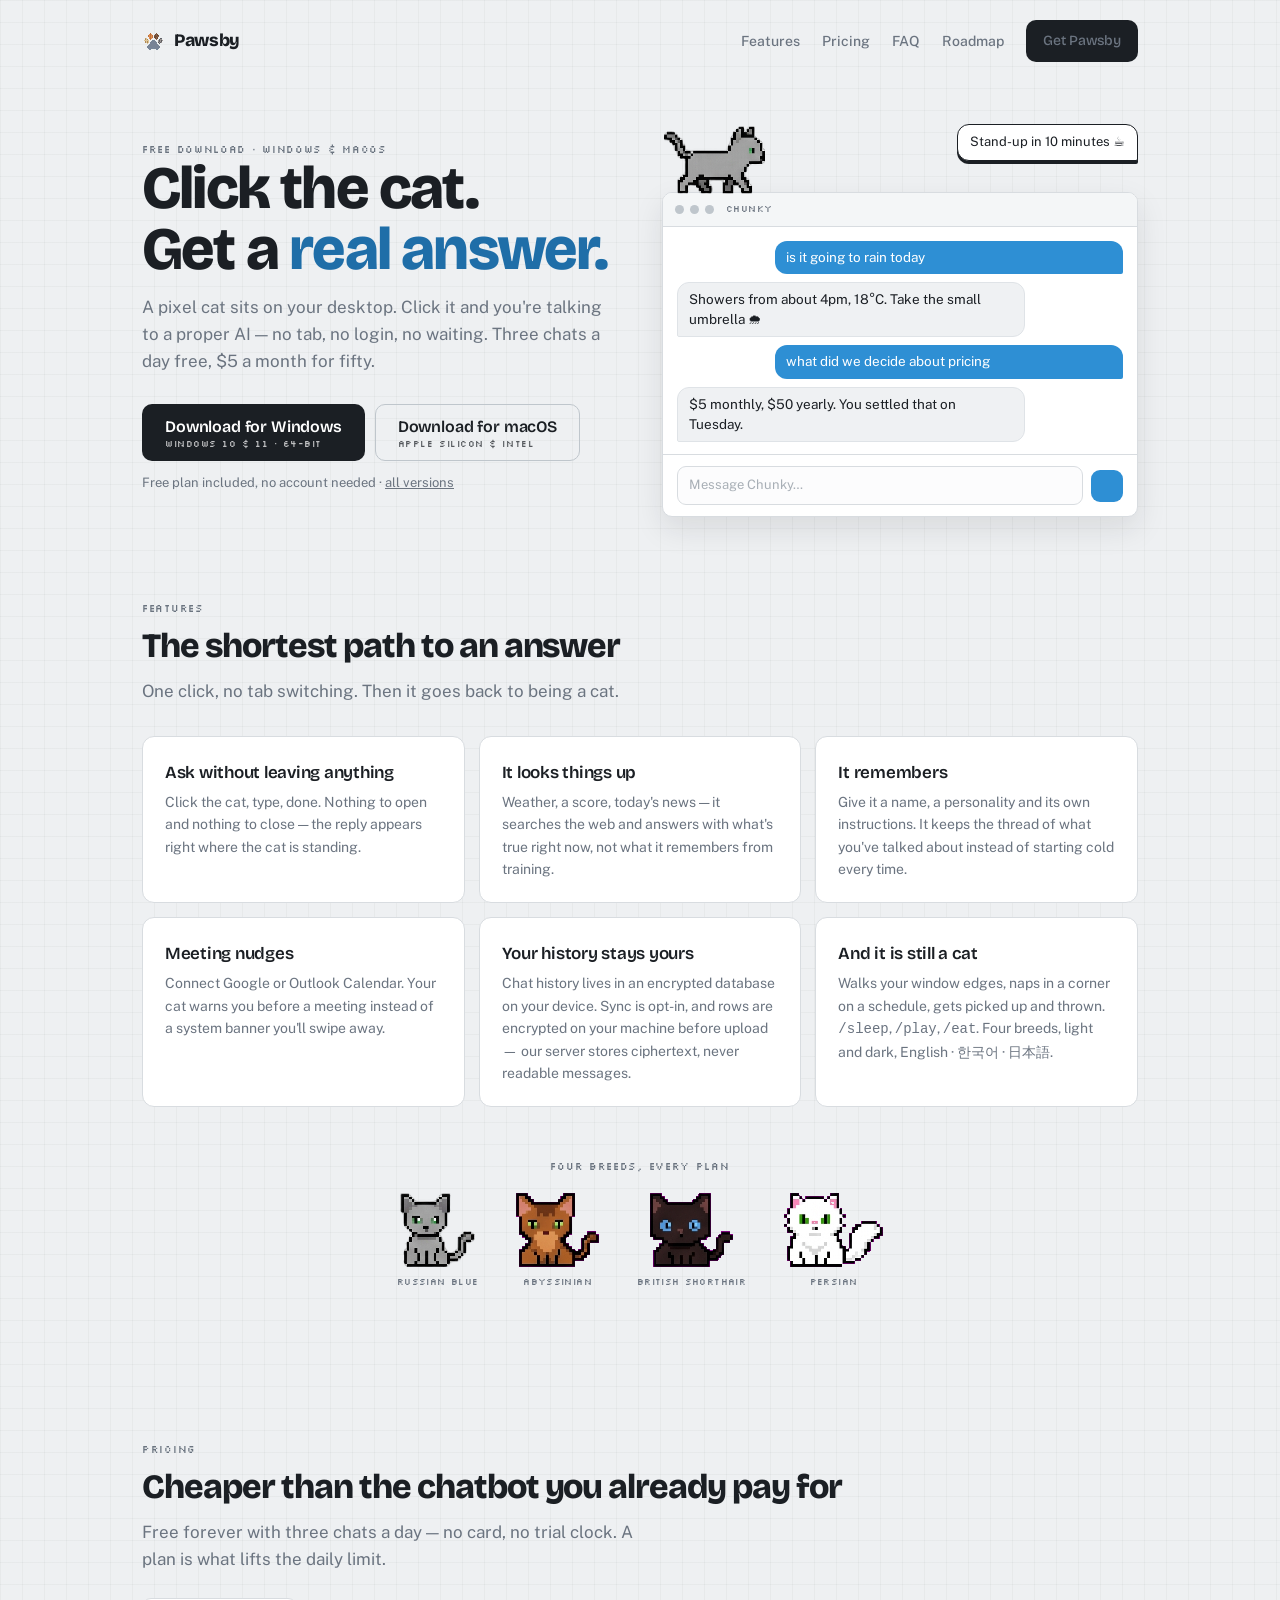
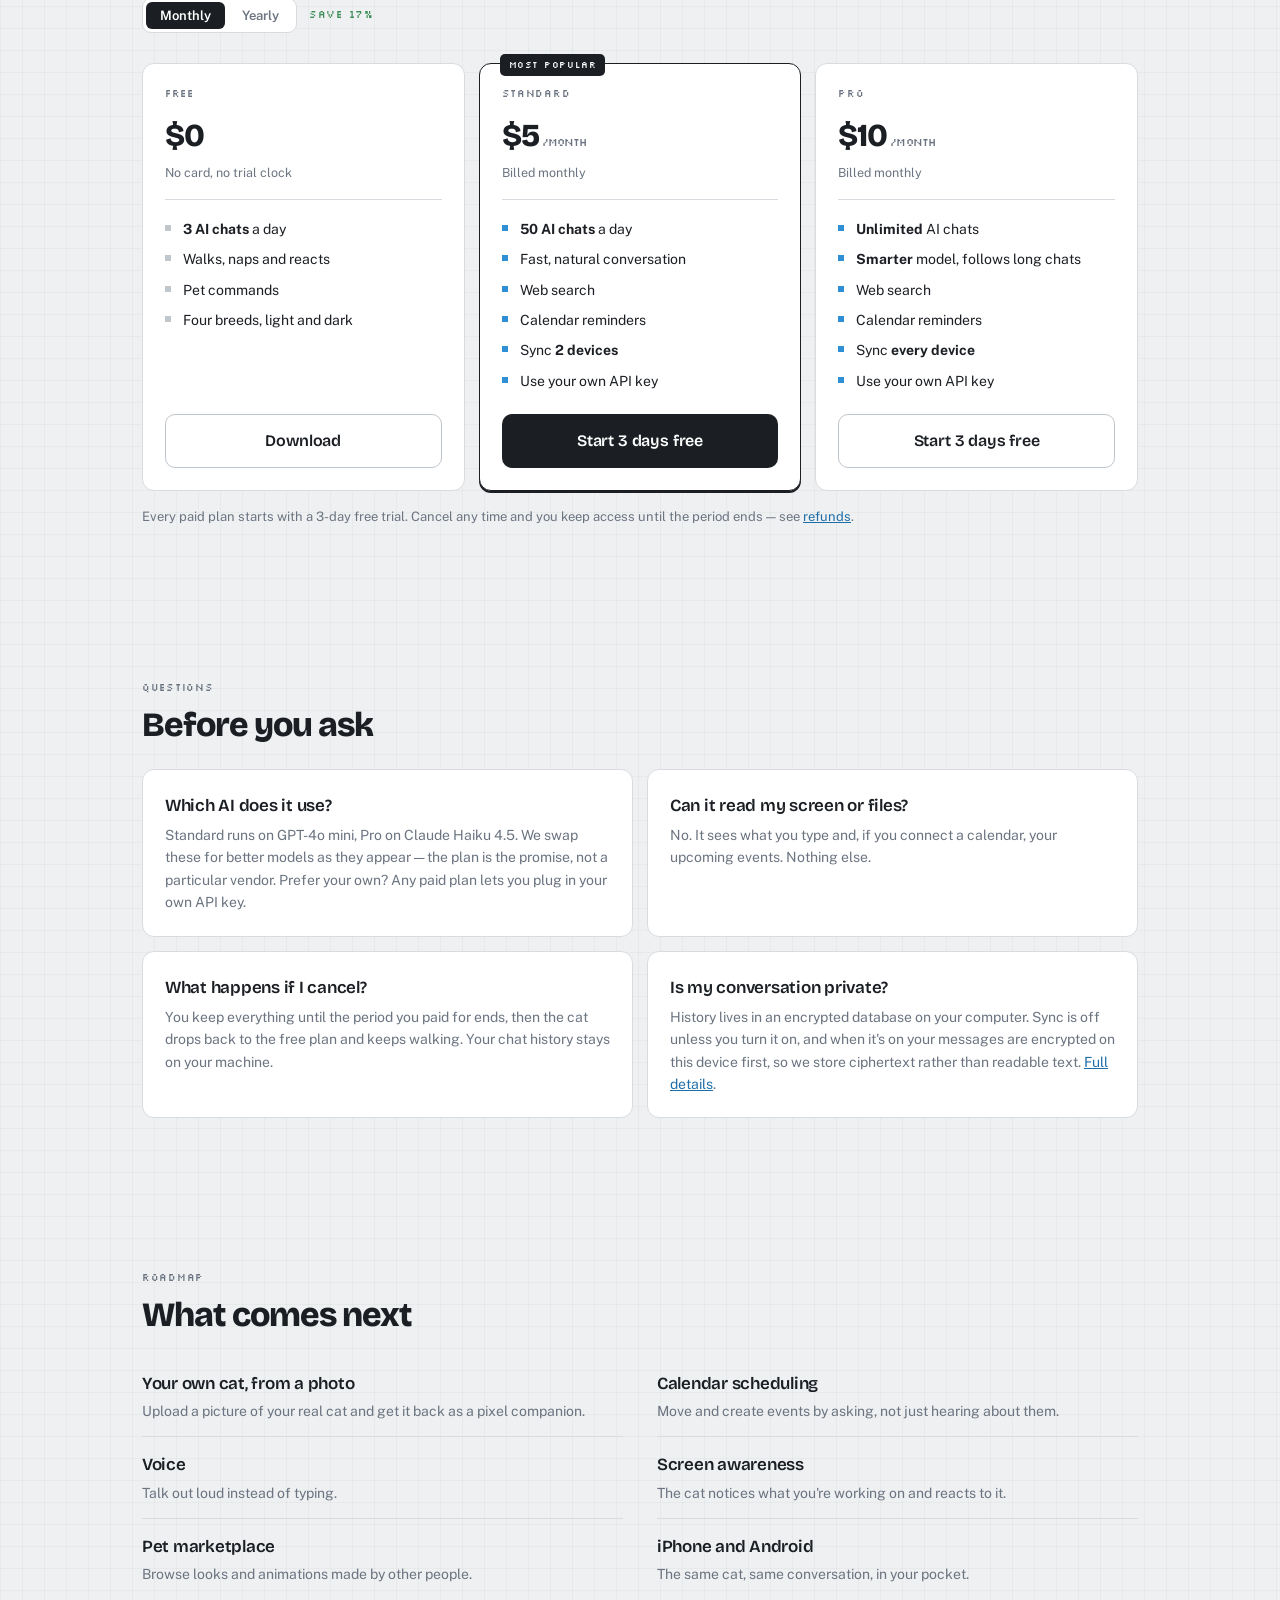
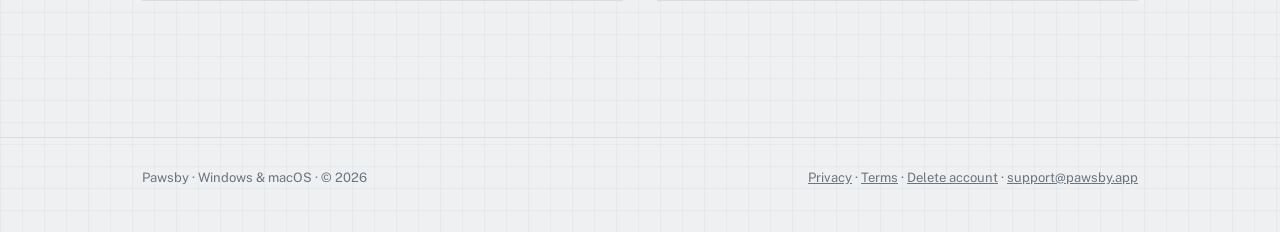
==== index.html @ 548d26a2 "Update index.html" ====
<!DOCTYPE html>
<html lang="en">
<head>
<meta charset="UTF-8">
<meta name="viewport" content="width=device-width, initial-scale=1.0, viewport-fit=cover">
<title>Pawsby — a cat that lives on your desktop</title>
<meta name="description" content="A pixel cat that walks across your screen, chats with AI, and reminds you of meetings. Windows and macOS.">
<meta property="og:title" content="Pawsby — a cat that lives on your desktop">
<meta property="og:description" content="A pixel cat that walks across your screen, chats with AI, and reminds you of meetings.">
<meta property="og:type" content="website">
<meta property="og:url" content="https://pawsby.app">
<meta property="og:image" content="https://pawsby.app/og.png">
<meta property="og:image:width" content="1200">
<meta property="og:image:height" content="630">
<meta name="twitter:card" content="summary_large_image">
<link rel="icon" href="/favicon.png">
<link rel="preconnect" href="https://fonts.googleapis.com">
<link rel="preconnect" href="https://fonts.gstatic.com" crossorigin>
<link href="https://fonts.googleapis.com/css2?family=Bricolage+Grotesque:opsz,wght@12..96,400;12..96,600;12..96,800&family=Public+Sans:wght@400;500;600&family=Silkscreen&display=swap" rel="stylesheet">
<link rel="stylesheet" href="/css/pawsby.css">
<style>
  /* ── hero ───────────────────────────────────────────── */
  .hero{padding-top:36px;padding-bottom:8px}
  .hero-grid{display:grid;grid-template-columns:1fr 1fr;gap:44px;align-items:center}
  .dl{margin-top:28px}
  .dl-row{display:flex;gap:10px;flex-wrap:wrap;align-items:stretch}
  .btn-dl{
    display:inline-flex;flex-direction:column;align-items:flex-start;gap:1px;
    padding:12px 22px 11px;line-height:1.25;
  }
  .btn-dl small{
    font-family:var(--pixel);font-weight:400;font-size:9px;letter-spacing:.06em;
    opacity:.72;text-transform:uppercase;
  }
  .dl-alt{font-size:13px;color:var(--slate);margin:12px 0 0}
  .dl-alt a{color:var(--slate)}
  .dl-alt a:hover{color:var(--ink)}
  .platforms{font-family:var(--pixel);font-size:10px;letter-spacing:.06em;color:var(--slate);margin-top:14px}

  /* the mock desktop window the cat patrols */
  .stage{padding-top:74px}
  .perch{position:relative}
  .win{
    background:var(--card);border:1.5px solid var(--hair);border-radius:10px;
    box-shadow:0 12px 30px rgba(27,31,36,.10);overflow:hidden;
  }
  .win-bar{
    display:flex;align-items:center;gap:6px;padding:9px 12px;
    background:#F4F6F7;border-bottom:1px solid var(--hair);
  }
  .dot{width:9px;height:9px;border-radius:50%;background:var(--hair-strong)}
  .win-title{font-family:var(--pixel);font-size:9px;letter-spacing:.05em;color:var(--slate);margin-left:6px}
  .win-body{padding:14px}
  .bub{max-width:78%;padding:7px 11px;font-size:13.5px;line-height:1.45;border-radius:12px;margin-bottom:8px}
  .bub-them{background:#EFF1F3;border:1px solid #DFE3E7;border-radius:12px 12px 12px 2px}
  .bub-me{background:var(--eye);color:#fff;border-radius:12px 12px 2px 12px;margin-left:auto}
  .fake-input{
    display:flex;gap:8px;align-items:center;border-top:1px solid var(--hair);
    margin:12px -14px -14px;padding:11px 14px;
  }
  .fake-input span{
    flex:1;font-size:13px;color:#A8AFB6;border:1.5px solid var(--hair);
    border-radius:9px;padding:8px 11px;background:#FCFCFD;
  }
  .fake-send{width:32px;height:32px;border-radius:9px;background:var(--eye);flex:none}

  /* patrolling cat — sheet frame 274x177 (ears included) shown at 105x68 */
  .cat{
    --cw:105px; --ch:68px; --cs:525px;
    position:absolute;bottom:100%;margin-bottom:-2px;
    width:var(--cw);height:var(--ch);
    background:url('/sprites/russian_blue-walk.png') 0 0/var(--cs) 100% no-repeat;
    image-rendering:pixelated;
    animation:patrol 15s linear infinite, paws .55s steps(5) infinite;
    transform-origin:50% 50%;
  }
  @keyframes patrol{
    0%   {left:4%;  transform:scaleX(1)}
    44%  {left:66%; transform:scaleX(1)}
    50%  {left:66%; transform:scaleX(-1)}
    94%  {left:4%;  transform:scaleX(-1)}
    100% {left:4%;  transform:scaleX(1)}
  }
  @keyframes paws{from{background-position:0 0}to{background-position:calc(-1 * var(--cs)) 0}}

  .stage-col{position:relative;display:flex;flex-direction:column}
  .say{
    position:absolute;top:6px;right:0;max-width:230px;z-index:2;
    background:var(--card);border:1.5px solid var(--ink);border-radius:12px 12px 2px 12px;
    padding:8px 12px;font-size:13px;line-height:1.4;
    box-shadow:0 3px 0 var(--ink);
  }

  /* ── breeds ─────────────────────────────────────────── */
  .breeds{display:flex;justify-content:center;align-items:flex-end;gap:38px;margin-top:18px;flex-wrap:wrap}
  .breeds figure{margin:0;text-align:center}
  .breeds img{height:74px;width:auto;margin:0 auto}
  .breeds figcaption{font-family:var(--pixel);font-size:9px;letter-spacing:.04em;color:var(--slate);margin-top:8px}

  /* ── pricing ────────────────────────────────────────── */
  .price{font-family:var(--display);font-weight:800;font-size:32px;letter-spacing:-.03em;margin:8px 0 0}
  .price i{font-family:var(--pixel);font-style:normal;font-size:11px;font-weight:400;color:var(--slate);margin-left:3px}
  .plan-sub{font-size:12.5px;color:var(--slate);min-height:1.5em;margin:2px 0 0}
  .flag{
    position:absolute;top:-10px;left:20px;background:var(--ink);color:#fff;
    font-family:var(--pixel);font-size:9px;letter-spacing:.06em;padding:4px 9px;border-radius:5px;
  }
  .plan{position:relative;display:flex;flex-direction:column}
  .plan .ticks{margin:16px 0 0;padding-top:14px;border-top:1px solid var(--hair);flex:1}
  .plan .cta{margin-top:18px}

  /* ── roadmap ────────────────────────────────────────── */
  .road{display:grid;grid-template-columns:repeat(2,1fr);gap:0 34px}
  .road div{padding:14px 0;border-bottom:1px solid var(--hair)}
  .road h3{margin-bottom:3px}
  .road p{margin:0;font-size:14px;color:var(--slate)}

  /* 4 links + a button don't fit a phone header — keep Pricing and the CTA */
  @media (max-width:620px){
    .nav-links a[href="#features"],
    .nav-links a[href="#faq"],
    .nav-links a[href="#roadmap"]{display:none}
  }
  @media (max-width:860px){
    .hero-grid{grid-template-columns:1fr;gap:34px}
    .road{grid-template-columns:1fr}

    /* The cat is absolutely positioned against .stage and sits on the window's
       top edge. Leaving .say in normal flow pushes the window down but not the
       cat, stranding it in mid-air — so on narrow screens the bubble moves
       above the stage entirely and the cat keeps its perch. */
    .say{
      position:static;
      max-width:none;
      margin:0 0 16px;
      align-self:flex-start;
    }
    .stage{padding-top:70px}
  }

  @media (max-width:600px){
    .hero{padding-top:24px}
    .say{font-size:13px;padding:7px 11px}
    .win-body{padding:12px}
    .fake-input{margin:12px -12px -12px;padding:11px 12px}
    .bub{max-width:86%;font-size:13px}
  }
</style>
</head>
<body>

<div class="wrap">
  <nav class="nav">
    <a class="brand" href="/"><img src="/favicon.png" alt=""><b>Pawsby</b></a>
    <div class="nav-links">
      <a href="#features">Features</a>
      <a href="#pricing">Pricing</a>
      <a href="#faq">FAQ</a>
      <a href="#roadmap">Roadmap</a>
      <a class="btn" style="padding:9px 16px;font-size:14px" href="#get">Get Pawsby</a>
    </div>
  </nav>
</div>

<!-- ── hero ─────────────────────────────────────────────── -->
<header class="wrap hero">
  <div class="hero-grid">
    <div>
      <span class="eyebrow">Free download · Windows &amp; macOS</span>
      <h1>Click the cat.<br>Get a <span class="accent">real answer.</span></h1>
      <p class="lead">
        A pixel cat sits on your desktop. Click it and you're talking to a proper
        AI — no tab, no login, no waiting. Three chats a day free, $5 a month for fifty.
      </p>

      <div class="dl" id="get">
        <div class="dl-row">
          <a class="btn btn-dl" id="dl-main" href="https://github.com/dlstjdj/pawsby-releases/releases/latest/download/Pawsby-windows_setup.exe">
            Download for Windows
            <small>Windows 10 &amp; 11 · 64-bit</small>
          </a>
          <a class="btn-ghost btn-dl" id="dl-other" href="https://github.com/dlstjdj/pawsby-releases/releases/latest/download/Pawsby-macos.dmg">
            Download for macOS
            <small>Apple silicon &amp; Intel</small>
          </a>
        </div>
        <p class="dl-alt">
          Free plan included, no account needed ·
          <a href="https://github.com/dlstjdj/pawsby-releases/releases/latest">all versions</a>
        </p>
      </div>
    </div>

    <div class="stage-col">
      <div class="say">Stand-up in 10 minutes ☕</div>
      <div class="stage">
      <div class="perch">
      <div class="cat" aria-hidden="true"></div>
      <div class="win">
        <div class="win-bar">
          <i class="dot"></i><i class="dot"></i><i class="dot"></i>
          <span class="win-title">chunky</span>
        </div>
        <div class="win-body">
          <div class="bub bub-me">is it going to rain today</div>
          <div class="bub bub-them">Showers from about 4pm, 18°C. Take the small umbrella 🌧</div>
          <div class="bub bub-me">what did we decide about pricing</div>
          <div class="bub bub-them">$5 monthly, $50 yearly. You settled that on Tuesday.</div>
          <div class="fake-input">
            <span>Message Chunky…</span>
            <i class="fake-send"></i>
          </div>
        </div>
      </div>
      </div>
      </div>
    </div>
  </div>
</header>

<!-- ── features ─────────────────────────────────────────── -->
<section class="wrap section" id="features">
  <span class="eyebrow">Features</span>
  <h2>The shortest path to an answer</h2>
  <p class="lead">One click, no tab switching. Then it goes back to being a cat.</p>

  <div class="grid g3" style="margin-top:30px">
    <div class="card">
      <h3>Ask without leaving anything</h3>
      <p class="muted" style="margin:0;font-size:14px">Click the cat, type, done. Nothing to open and nothing to close — the reply appears right where the cat is standing.</p>
    </div>
    <div class="card">
      <h3>It looks things up</h3>
      <p class="muted" style="margin:0;font-size:14px">Weather, a score, today's news — it searches the web and answers with what's true right now, not what it remembers from training.</p>
    </div>
    <div class="card">
      <h3>It remembers</h3>
      <p class="muted" style="margin:0;font-size:14px">Give it a name, a personality and its own instructions. It keeps the thread of what you've talked about instead of starting cold every time.</p>
    </div>
    <div class="card">
      <h3>Meeting nudges</h3>
      <p class="muted" style="margin:0;font-size:14px">Connect Google or Outlook Calendar. Your cat warns you before a meeting instead of a system banner you'll swipe away.</p>
    </div>
    <div class="card">
      <h3>Your history stays yours</h3>
      <p class="muted" style="margin:0;font-size:14px">Chat history lives in an encrypted database on your device. Sync is opt-in, and rows are encrypted on your machine before upload — our server stores ciphertext, never readable messages.</p>
    </div>
    <div class="card">
      <h3>And it is still a cat</h3>
      <p class="muted" style="margin:0;font-size:14px">Walks your window edges, naps in a corner on a schedule, gets picked up and thrown. <code>/sleep</code>, <code>/play</code>, <code>/eat</code>. Four breeds, light and dark, English · 한국어 · 日本語.</p>
    </div>
  </div>

  <div style="margin-top:52px;text-align:center">
    <span class="eyebrow">Four breeds, every plan</span>
    <div class="breeds">
      <figure><img class="sprite" src="/sprites/russian_blue-idle.png" alt="Russian Blue" width="75" height="74"><figcaption>Russian Blue</figcaption></figure>
      <figure><img class="sprite" src="/sprites/abyssinian-idle.png" alt="Abyssinian" width="83" height="74"><figcaption>Abyssinian</figcaption></figure>
      <figure><img class="sprite" src="/sprites/british_shorthair-idle.png" alt="British Shorthair" width="83" height="74"><figcaption>British Shorthair</figcaption></figure>
      <figure><img class="sprite" src="/sprites/persian-idle.png" alt="Persian" width="99" height="74"><figcaption>Persian</figcaption></figure>
    </div>
  </div>
</section>

<!-- ── pricing ──────────────────────────────────────────── -->
<section class="wrap section" id="pricing">
  <span class="eyebrow">Pricing</span>
  <h2>Cheaper than the chatbot you already pay for</h2>
  <p class="lead">Free forever with three chats a day — no card, no trial clock. A plan is what lifts the daily limit.</p>

  <div style="margin:24px 0 30px;display:flex;align-items:center;gap:12px;flex-wrap:wrap">
    <div class="seg" role="group" aria-label="Billing period">
      <button type="button" id="mo" aria-pressed="true">Monthly</button>
      <button type="button" id="yr" aria-pressed="false">Yearly</button>
    </div>
    <span class="eyebrow" id="save" style="color:var(--grass)" hidden>Save 17%</span>
  </div>

  <div class="grid g3">
    <div class="card plan">
      <span class="eyebrow">Free</span>
      <div class="price">$0</div>
      <p class="plan-sub">No card, no trial clock</p>
      <ul class="ticks dim">
        <li><b>3 AI chats</b> a day</li>
        <li>Walks, naps and reacts</li>
        <li>Pet commands</li>
        <li>Four breeds, light and dark</li>
      </ul>
      <div class="cta"><a class="btn-ghost btn-block" href="#get">Download</a></div>
    </div>

    <div class="card plan card-sel">
      <span class="flag">Most popular</span>
      <span class="eyebrow">Standard</span>
      <div class="price" data-price="standard">$5<i>/month</i></div>
      <p class="plan-sub" data-sub="standard">Billed monthly</p>
      <ul class="ticks">
        <li><b>50 AI chats</b> a day</li>
        <li>Fast, natural conversation</li>
        <li>Web search</li>
        <li>Calendar reminders</li>
        <li>Sync <b>2 devices</b></li>
        <li>Use your own API key</li>
      </ul>
      <div class="cta"><a class="btn btn-block" href="/subscribe">Start 3 days free</a></div>
    </div>

    <div class="card plan">
      <span class="eyebrow">Pro</span>
      <div class="price" data-price="pro">$10<i>/month</i></div>
      <p class="plan-sub" data-sub="pro">Billed monthly</p>
      <ul class="ticks">
        <li><b>Unlimited</b> AI chats</li>
        <li><b>Smarter</b> model, follows long chats</li>
        <li>Web search</li>
        <li>Calendar reminders</li>
        <li>Sync <b>every device</b></li>
        <li>Use your own API key</li>
      </ul>
      <div class="cta"><a class="btn-ghost btn-block" href="/subscribe">Start 3 days free</a></div>
    </div>
  </div>

  <p class="hint" style="margin-top:16px">
    Every paid plan starts with a 3-day free trial. Cancel any time and you keep access
    until the period ends — see <a href="/terms#refunds">refunds</a>.
  </p>
</section>

<!-- ── faq ──────────────────────────────────────────────── -->
<section class="wrap section" id="faq">
  <span class="eyebrow">Questions</span>
  <h2>Before you ask</h2>

  <div class="grid g2" style="margin-top:26px">
    <div class="card">
      <h3>Which AI does it use?</h3>
      <p class="muted" style="margin:0;font-size:14px">
        Standard runs on GPT-4o mini, Pro on Claude Haiku 4.5. We swap these for better
        models as they appear — the plan is the promise, not a particular vendor.
        Prefer your own? Any paid plan lets you plug in your own API key.
      </p>
    </div>
    <div class="card">
      <h3>Can it read my screen or files?</h3>
      <p class="muted" style="margin:0;font-size:14px">
        No. It sees what you type and, if you connect a calendar, your upcoming events.
        Nothing else.
      </p>
    </div>
    <div class="card">
      <h3>What happens if I cancel?</h3>
      <p class="muted" style="margin:0;font-size:14px">
        You keep everything until the period you paid for ends, then the cat drops back
        to the free plan and keeps walking. Your chat history stays on your machine.
      </p>
    </div>
    <div class="card">
      <h3>Is my conversation private?</h3>
      <p class="muted" style="margin:0;font-size:14px">
        History lives in an encrypted database on your computer. Sync is off unless you
        turn it on, and when it's on your messages are encrypted on this device first, so
        we store ciphertext rather than readable text.
        <a href="/privacy">Full details</a>.
      </p>
    </div>
  </div>
</section>

<!-- ── roadmap ──────────────────────────────────────────── -->
<section class="wrap section" id="roadmap">
  <span class="eyebrow">Roadmap</span>
  <h2>What comes next</h2>
  <div class="road" style="margin-top:22px">
    <div><h3>Your own cat, from a photo</h3><p>Upload a picture of your real cat and get it back as a pixel companion.</p></div>
    <div><h3>Calendar scheduling</h3><p>Move and create events by asking, not just hearing about them.</p></div>
    <div><h3>Voice</h3><p>Talk out loud instead of typing.</p></div>
    <div><h3>Screen awareness</h3><p>The cat notices what you're working on and reacts to it.</p></div>
    <div><h3>Pet marketplace</h3><p>Browse looks and animations made by other people.</p></div>
    <div><h3>iPhone and Android</h3><p>The same cat, same conversation, in your pocket.</p></div>
  </div>
</section>

<!-- ── footer ───────────────────────────────────────────── -->
<footer class="foot">
  <div class="wrap foot-row">
    <span>Pawsby · Windows &amp; macOS · © 2026</span>
    <span>
      <a href="/privacy">Privacy</a> ·
      <a href="/terms">Terms</a> ·
      <a href="/delete-account">Delete account</a> ·
      <a href="mailto:support@pawsby.app">support@pawsby.app</a>
    </span>
  </div>
</footer>

<script>
(function(){
  'use strict';

  /* ── download buttons: put the visitor's OS first ───── */
  (function(){
    const main  = document.getElementById('dl-main');
    const other = document.getElementById('dl-other');
    if(!main || !other) return;
    const ua  = navigator.userAgent;
    const mac = /Macintosh|Mac OS X/.test(ua) && !/like Mac/.test(ua); // excludes iOS UAs
    if(mac){
      // swap labels + hrefs so macOS becomes the solid primary button
      const tmp = { html: main.innerHTML, href: main.getAttribute('href') };
      main.innerHTML = other.innerHTML;  main.setAttribute('href', other.getAttribute('href'));
      other.innerHTML = tmp.html;        other.setAttribute('href', tmp.href);
    }
  })();

  /* ── pricing toggle ─────────────────────────────────── */
  const P = {
    standard:{monthly:['$5','/month','Billed monthly'],  yearly:['$50','/year','$4.17/month, billed yearly']},
    pro:     {monthly:['$10','/month','Billed monthly'], yearly:['$100','/year','$8.33/month, billed yearly']}
  };
  function setPeriod(p){
    for(const tier of ['standard','pro']){
      const [amt,unit,sub] = P[tier][p];
      document.querySelector('[data-price="'+tier+'"]').innerHTML = amt + '<i>' + unit + '</i>';
      document.querySelector('[data-sub="'+tier+'"]').textContent = sub;
    }
    document.getElementById('mo').setAttribute('aria-pressed', String(p === 'monthly'));
    document.getElementById('yr').setAttribute('aria-pressed', String(p === 'yearly'));
    document.getElementById('save').hidden = p !== 'yearly';
  }
  document.getElementById('mo').addEventListener('click', () => setPeriod('monthly'));
  document.getElementById('yr').addEventListener('click', () => setPeriod('yearly'));

})();
</script>
<!-- Cloudflare Web Analytics -->
<script type='module' src='https://static.cloudflareinsights.com/beacon.min.js' data-cf-beacon='{"token": "37ff410ede7f4826aa7dd3e15696ff42"}'></script>
<!-- End Cloudflare Web Analytics -->
</body>
</html>
---- css/pawsby.css ----
/* ==========================================================================
   Pawsby — shared design system
   Palette is sampled from the pixel-cat artwork, not a template:
   --eye is the British Shorthair's eye blue, --collar the cushion red,
   --slate the Russian Blue's fur, --ink the sprite outline.
   ========================================================================== */

:root{
  --paper:#EEF0F2;
  --card:#FFFFFF;
  --ink:#1B1F24;
  --slate:#6B7480;
  --hair:#D8DCE0;
  --hair-strong:#BFC6CC;
  --eye:#2E8FD4;
  --eye-deep:#1F6EA8;
  --collar:#C0392B;
  --grass:#3E8E5A;
  --sand:#C89B6A;

  --display:'Bricolage Grotesque',system-ui,-apple-system,sans-serif;
  --body:'Public Sans',system-ui,-apple-system,sans-serif;
  --pixel:'Silkscreen',ui-monospace,monospace;

  --r:12px;
  --grid:22px;
}

*{box-sizing:border-box}
html{-webkit-text-size-adjust:100%;scroll-behavior:smooth}
body{
  margin:0;background:var(--paper);color:var(--ink);
  font-family:var(--body);font-size:15.5px;line-height:1.6;
  background-image:
    linear-gradient(to right,rgba(27,31,36,.035) 1px,transparent 1px),
    linear-gradient(to bottom,rgba(27,31,36,.035) 1px,transparent 1px);
  background-size:var(--grid) var(--grid);
}
img{max-width:100%;height:auto}
a{color:var(--eye-deep)}
::selection{background:#CFE4F5}

/* ── layout ─────────────────────────────────────────────── */
.wrap{max-width:1040px;margin:0 auto;padding-left:max(22px,env(safe-area-inset-left));padding-right:max(22px,env(safe-area-inset-right))}
.wrap-narrow{max-width:720px;margin:0 auto;padding-left:max(22px,env(safe-area-inset-left));padding-right:max(22px,env(safe-area-inset-right))}
.section{padding-top:76px;padding-bottom:76px}
.section-tight{padding-top:44px;padding-bottom:44px}

/* ── type ───────────────────────────────────────────────── */
.eyebrow{
  font-family:var(--pixel);font-size:10px;letter-spacing:.07em;
  text-transform:uppercase;color:var(--slate);display:block;
}
h1,h2,h3{font-family:var(--display);letter-spacing:-.03em;margin:0}
h1{font-weight:800;font-size:clamp(34px,6.4vw,60px);line-height:1.02}
h2{font-weight:800;font-size:clamp(25px,3.6vw,34px);line-height:1.1;margin:10px 0 8px}
h3{font-weight:600;font-size:17px;letter-spacing:-.015em;margin:0 0 5px}
.accent{color:var(--eye-deep)}
.lead{color:var(--slate);font-size:17px;margin:14px 0 0;max-width:52ch}
.muted{color:var(--slate)}

/* ── buttons ────────────────────────────────────────────── */
.btn,.btn-ghost{
  display:inline-block;font-family:var(--display);font-weight:600;font-size:16px;
  letter-spacing:-.01em;padding:13px 24px;border-radius:10px;border:1.5px solid transparent;
  cursor:pointer;text-decoration:none;transition:background .16s,border-color .16s,color .16s;
}
.btn{background:var(--ink);color:#fff}
.btn:hover{background:#2C333B}
.btn-ghost{background:transparent;color:var(--ink);border-color:var(--hair-strong)}
.btn-ghost:hover{border-color:var(--ink)}
.btn-block{display:block;width:100%;text-align:center}
.btn[disabled]{background:var(--slate);cursor:progress}
.btn:focus-visible,.btn-ghost:focus-visible{outline:2px solid var(--eye);outline-offset:2px}

/* ── cards ──────────────────────────────────────────────── */
.card{
  background:var(--card);border:1.5px solid var(--hair);
  border-radius:var(--r);padding:22px;
}
.card-sel{border-color:var(--ink);box-shadow:0 2px 0 var(--ink)}
.grid{display:grid;gap:14px}
.g2{grid-template-columns:repeat(2,1fr)}
.g3{grid-template-columns:repeat(3,1fr)}

/* ── ticked feature lists ───────────────────────────────── */
.ticks{list-style:none;margin:0;padding:0}
.ticks li{font-size:14px;padding:4px 0 4px 18px;position:relative}
.ticks li::before{content:"";position:absolute;left:0;top:11px;width:6px;height:6px;background:var(--eye)}
.ticks.dim li::before{background:var(--hair-strong)}

/* ── forms ──────────────────────────────────────────────── */
label{
  display:block;font-family:var(--pixel);font-size:10px;letter-spacing:.06em;
  text-transform:uppercase;color:var(--slate);margin-bottom:7px;
}
input[type=email],input[type=text]{
  width:100%;font-family:var(--body);font-size:15.5px;color:var(--ink);
  padding:11px 13px;border:1.5px solid var(--hair);border-radius:10px;background:#fff;
}
input:focus{outline:2px solid var(--eye);outline-offset:-1px;border-color:var(--eye)}
input.bad{border-color:var(--collar)}
.otp{font-family:var(--pixel);font-size:20px;letter-spacing:.28em;text-align:center}
.hint{font-size:13px;color:var(--slate);margin:9px 0 0}
.msg{font-size:13.5px;margin:10px 0 0;display:none}
.msg.show{display:block}
.msg.bad{color:var(--collar)}
.msg.good{color:var(--grass)}
.row-inline{display:flex;gap:9px;flex-wrap:wrap}
.row-inline input{flex:1;min-width:200px}

/* ── billing period toggle ──────────────────────────────── */
.seg{display:inline-flex;background:var(--card);border:1.5px solid var(--hair);border-radius:9px;padding:3px;gap:3px}
.seg button{
  font-family:var(--body);font-size:13px;font-weight:600;border:0;background:transparent;
  color:var(--slate);padding:6px 14px;border-radius:6px;cursor:pointer;
}
.seg button[aria-pressed="true"]{background:var(--ink);color:#fff}
.seg button:focus-visible{outline:2px solid var(--eye);outline-offset:2px}

/* ── sprites ────────────────────────────────────────────── */
.sprite{image-rendering:pixelated;display:block}

/* ── site chrome ────────────────────────────────────────── */
.nav{display:flex;align-items:center;justify-content:space-between;padding:20px 0;gap:14px}
.brand{display:flex;align-items:center;gap:9px;text-decoration:none;color:var(--ink)}
.brand img{width:23px;height:23px;image-rendering:pixelated}
.brand b{font-family:var(--display);font-weight:800;font-size:17.5px;letter-spacing:-.02em}
.nav-links{display:flex;align-items:center;gap:22px}
.nav-links a{color:var(--slate);text-decoration:none;font-size:14px;font-weight:500}
.nav-links a:hover{color:var(--ink)}

.foot{border-top:1px solid var(--hair);margin-top:60px;padding:30px 0 44px;font-size:13px;color:var(--slate)}
.foot a{color:var(--slate)}
.foot-row{display:flex;flex-wrap:wrap;gap:8px 18px;justify-content:space-between;align-items:center}

/* ── legal prose ────────────────────────────────────────── */
.prose{max-width:70ch}
.prose h2{font-size:22px;margin:38px 0 8px}
.prose h3{font-size:16px;margin:24px 0 5px}
.prose p,.prose li{color:#33383F}
.prose ul{padding-left:20px}
.prose li{margin:5px 0}
.prose table{width:100%;border-collapse:collapse;margin:16px 0;font-size:14px}
.prose th,.prose td{text-align:left;padding:9px 10px;border-bottom:1px solid var(--hair);vertical-align:top}
.prose th{font-family:var(--pixel);font-size:10px;letter-spacing:.05em;text-transform:uppercase;color:var(--slate)}
.callout{
  background:var(--card);border:1.5px solid var(--hair);border-left:4px solid var(--eye);
  border-radius:0 var(--r) var(--r) 0;padding:15px 18px;margin:22px 0;font-size:14.5px;
}
.toc{background:var(--card);border:1.5px solid var(--hair);border-radius:var(--r);padding:16px 20px;margin:26px 0}
.toc ol{margin:6px 0 0;padding-left:20px;font-size:14px}
.toc li{margin:3px 0}

/* ── responsive ─────────────────────────────────────────── */
@media (max-width:760px){
  .g2,.g3{grid-template-columns:1fr}
  .section{padding-top:52px;padding-bottom:52px}
  .nav-links{gap:14px}
  .nav-links a{font-size:13px}
}
@media (prefers-reduced-motion:reduce){
  html{scroll-behavior:auto}
  *{animation:none!important;transition:none!important}
}
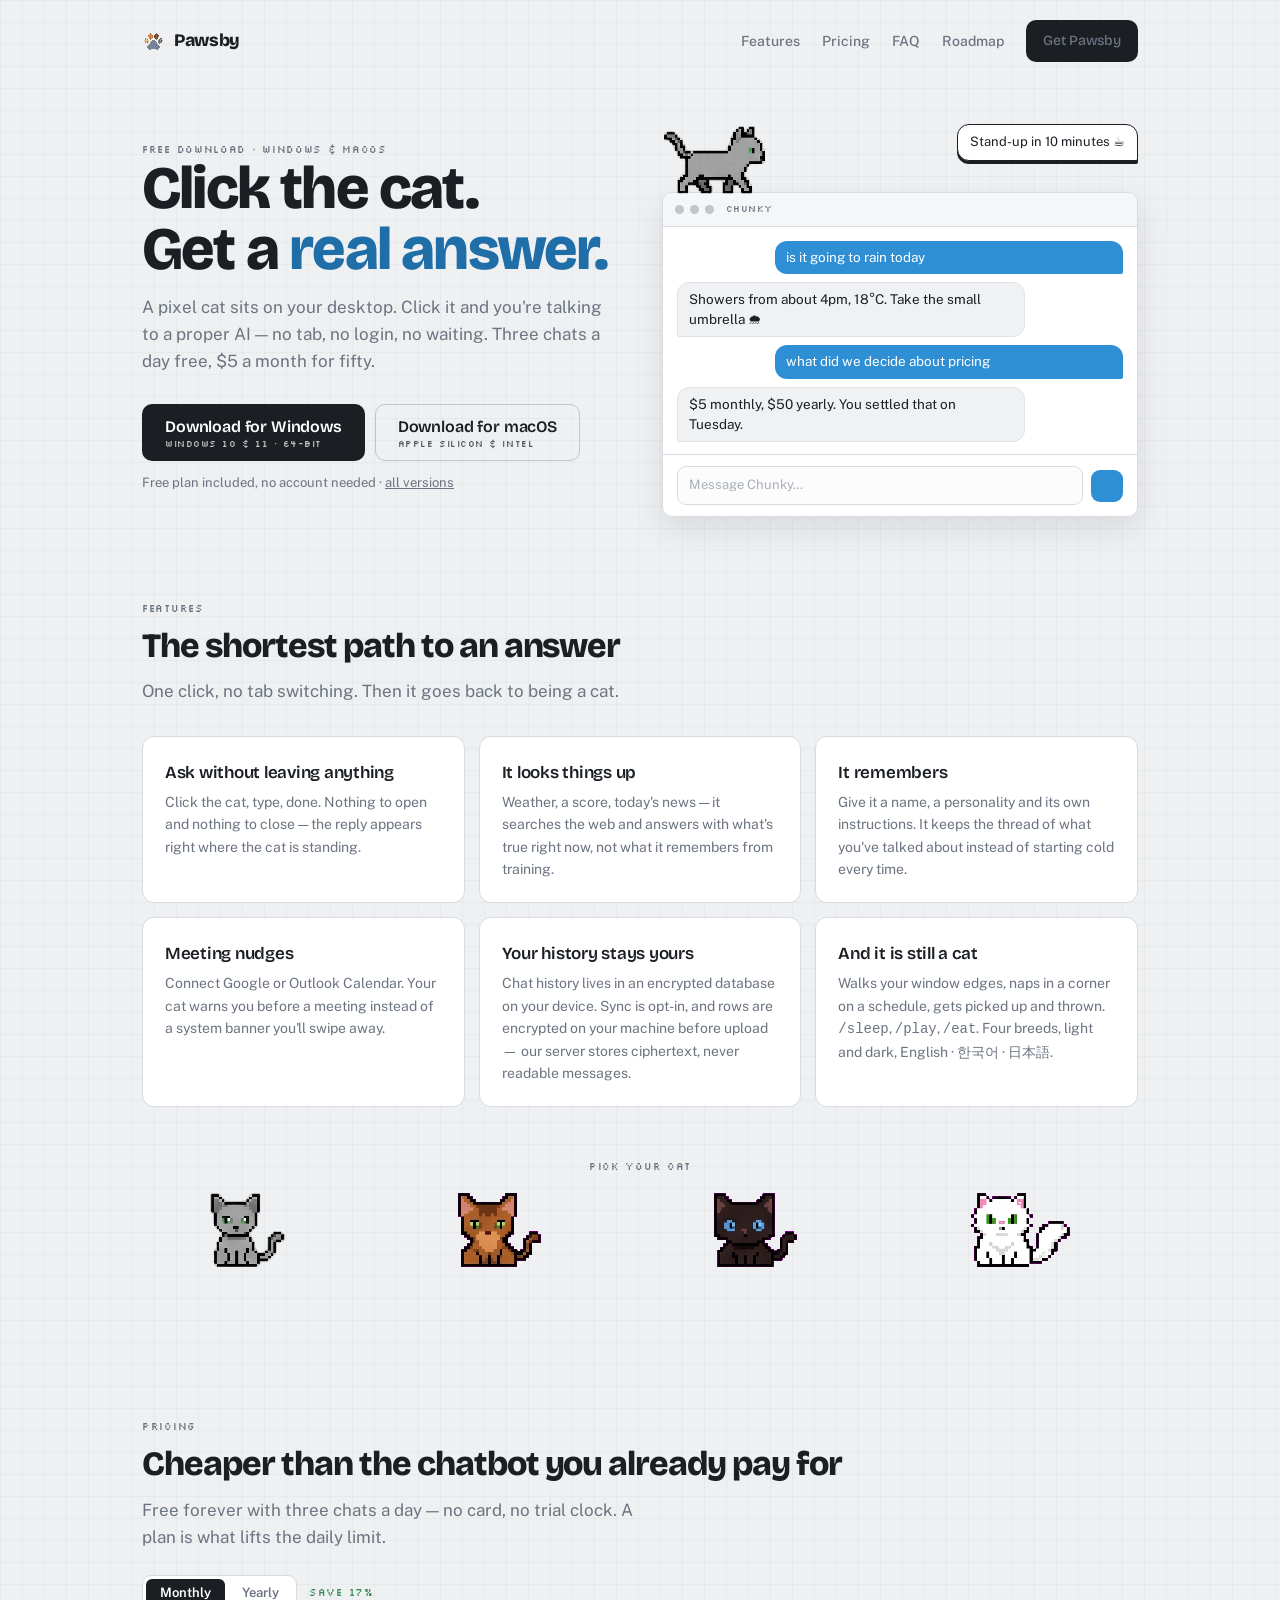
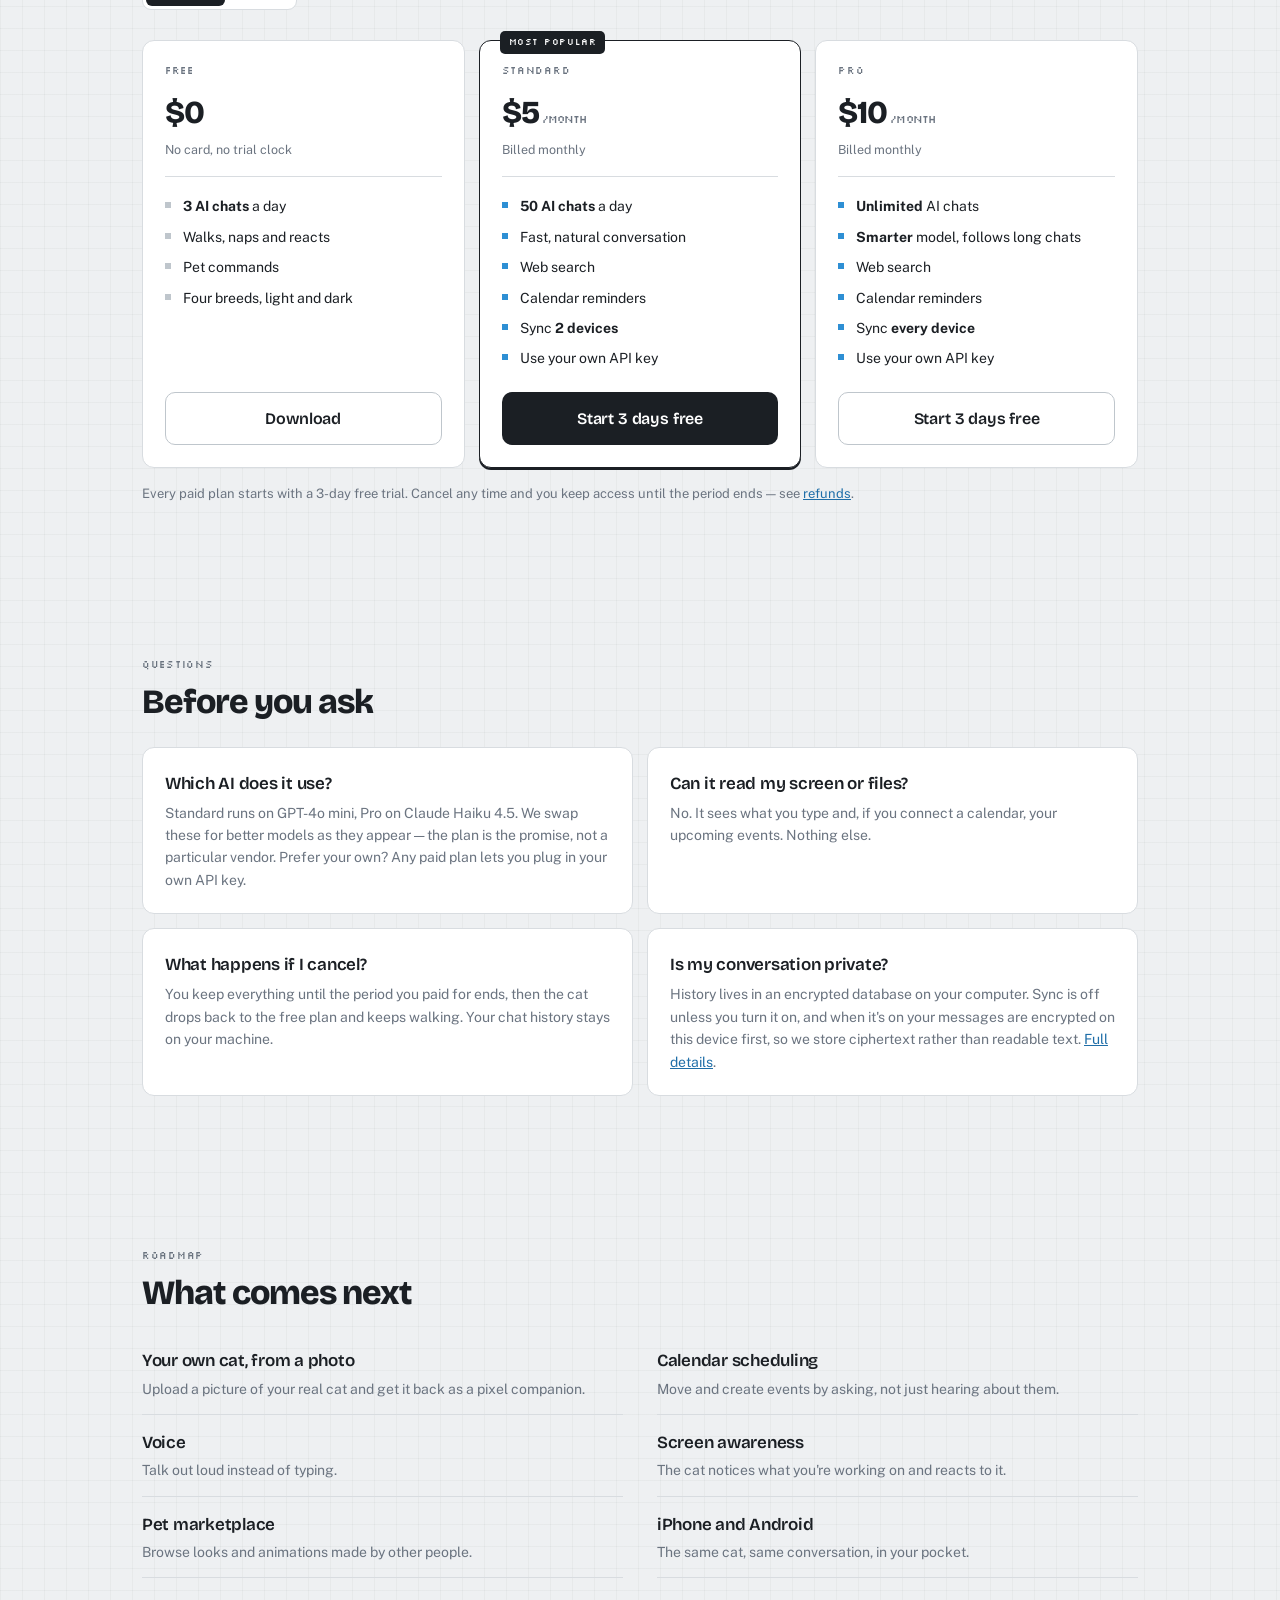
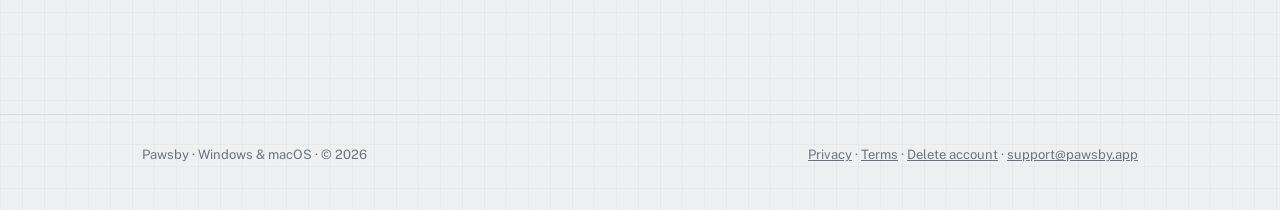
==== commit 2b1b3dc1: "Update index.html" ====
--- a/index.html
+++ b/index.html
@@ -252,12 +252,12 @@
   </div>
 
   <div style="margin-top:52px;text-align:center">
-    <span class="eyebrow">Four breeds, every plan</span>
+    <span class="eyebrow">Pick your cat</span>
     <div class="breeds">
-      <figure><img class="sprite" src="/sprites/russian_blue-idle.png" alt="Russian Blue" width="75" height="74"><figcaption>Russian Blue</figcaption></figure>
-      <figure><img class="sprite" src="/sprites/abyssinian-idle.png" alt="Abyssinian" width="83" height="74"><figcaption>Abyssinian</figcaption></figure>
-      <figure><img class="sprite" src="/sprites/british_shorthair-idle.png" alt="British Shorthair" width="83" height="74"><figcaption>British Shorthair</figcaption></figure>
-      <figure><img class="sprite" src="/sprites/persian-idle.png" alt="Persian" width="99" height="74"><figcaption>Persian</figcaption></figure>
+      <img class="sprite" src="/sprites/russian_blue-idle.png" alt="Russian Blue" width="75" height="74">
+      <img class="sprite" src="/sprites/abyssinian-idle.png" alt="Abyssinian" width="83" height="74">
+      <img class="sprite" src="/sprites/british_shorthair-idle.png" alt="British Shorthair" width="83" height="74">
+      <img class="sprite" src="/sprites/persian-idle.png" alt="Persian" width="99" height="74">
     </div>
   </div>
 </section>
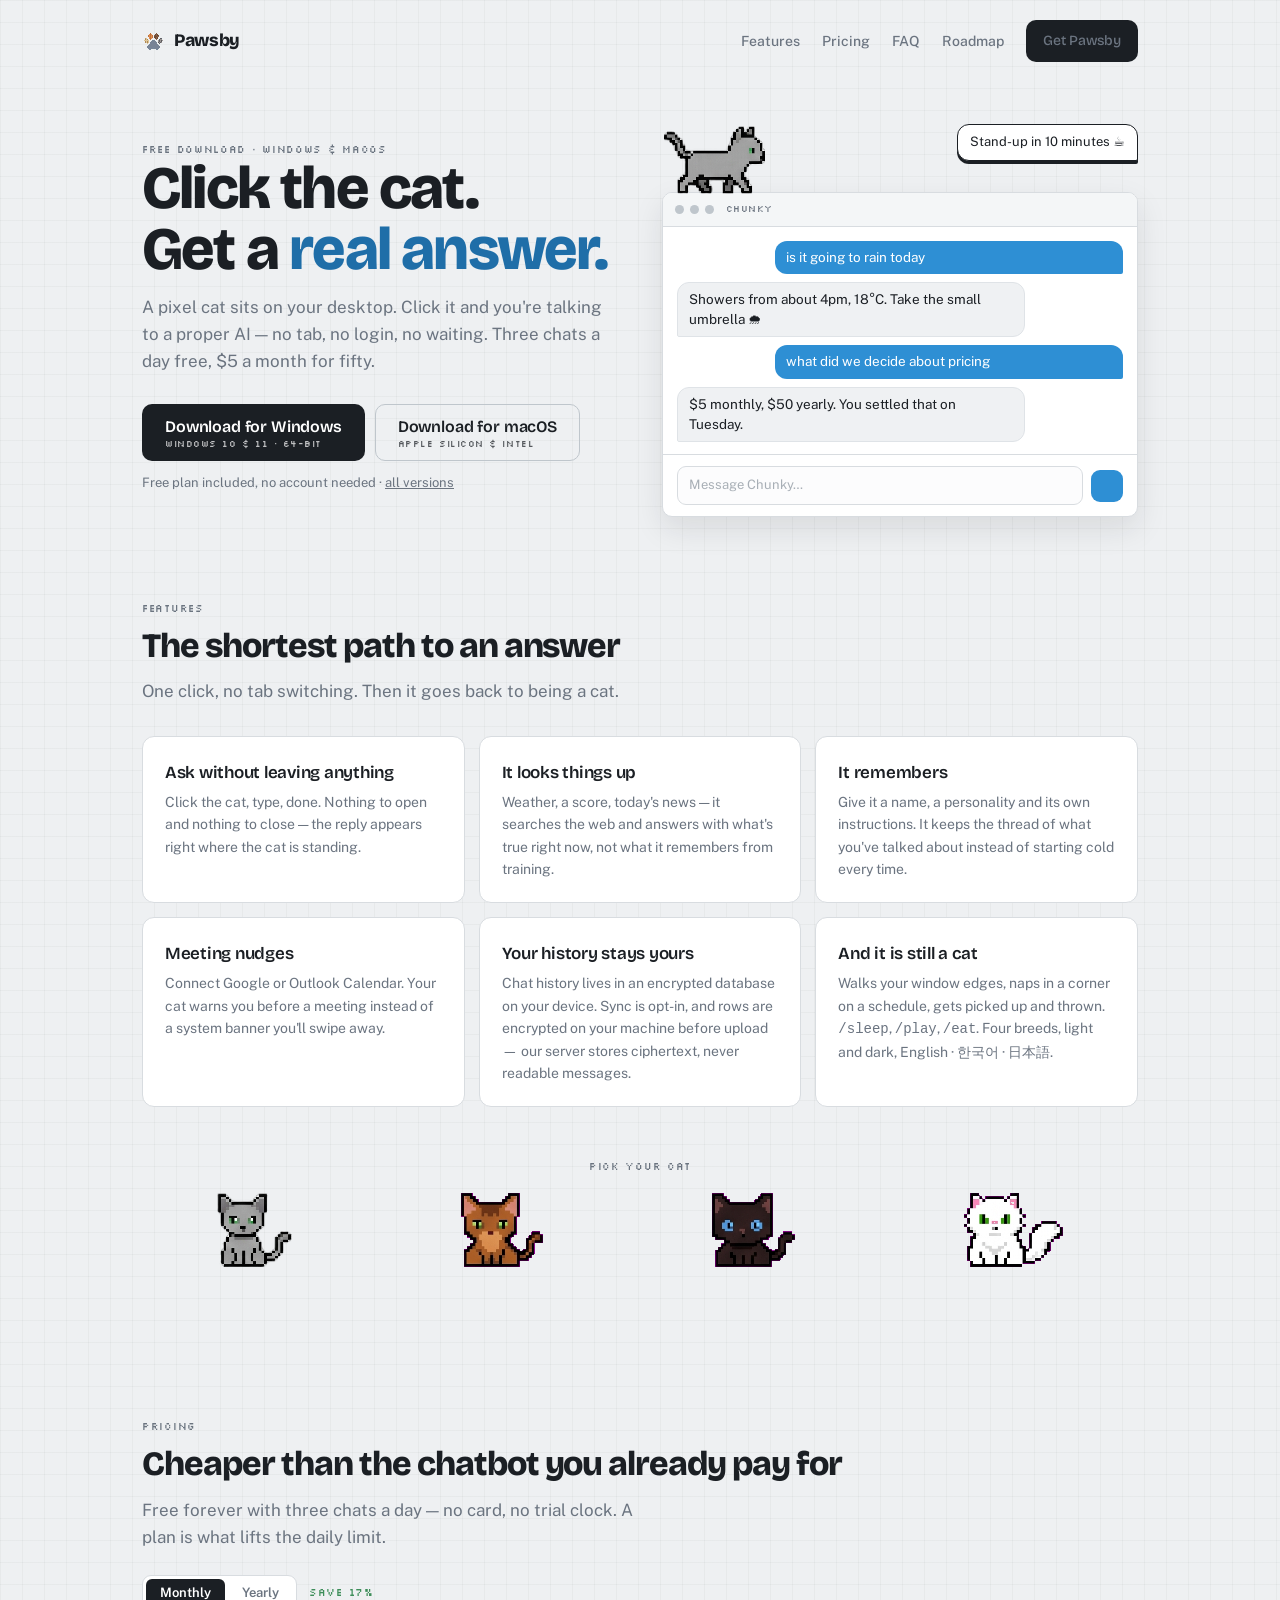
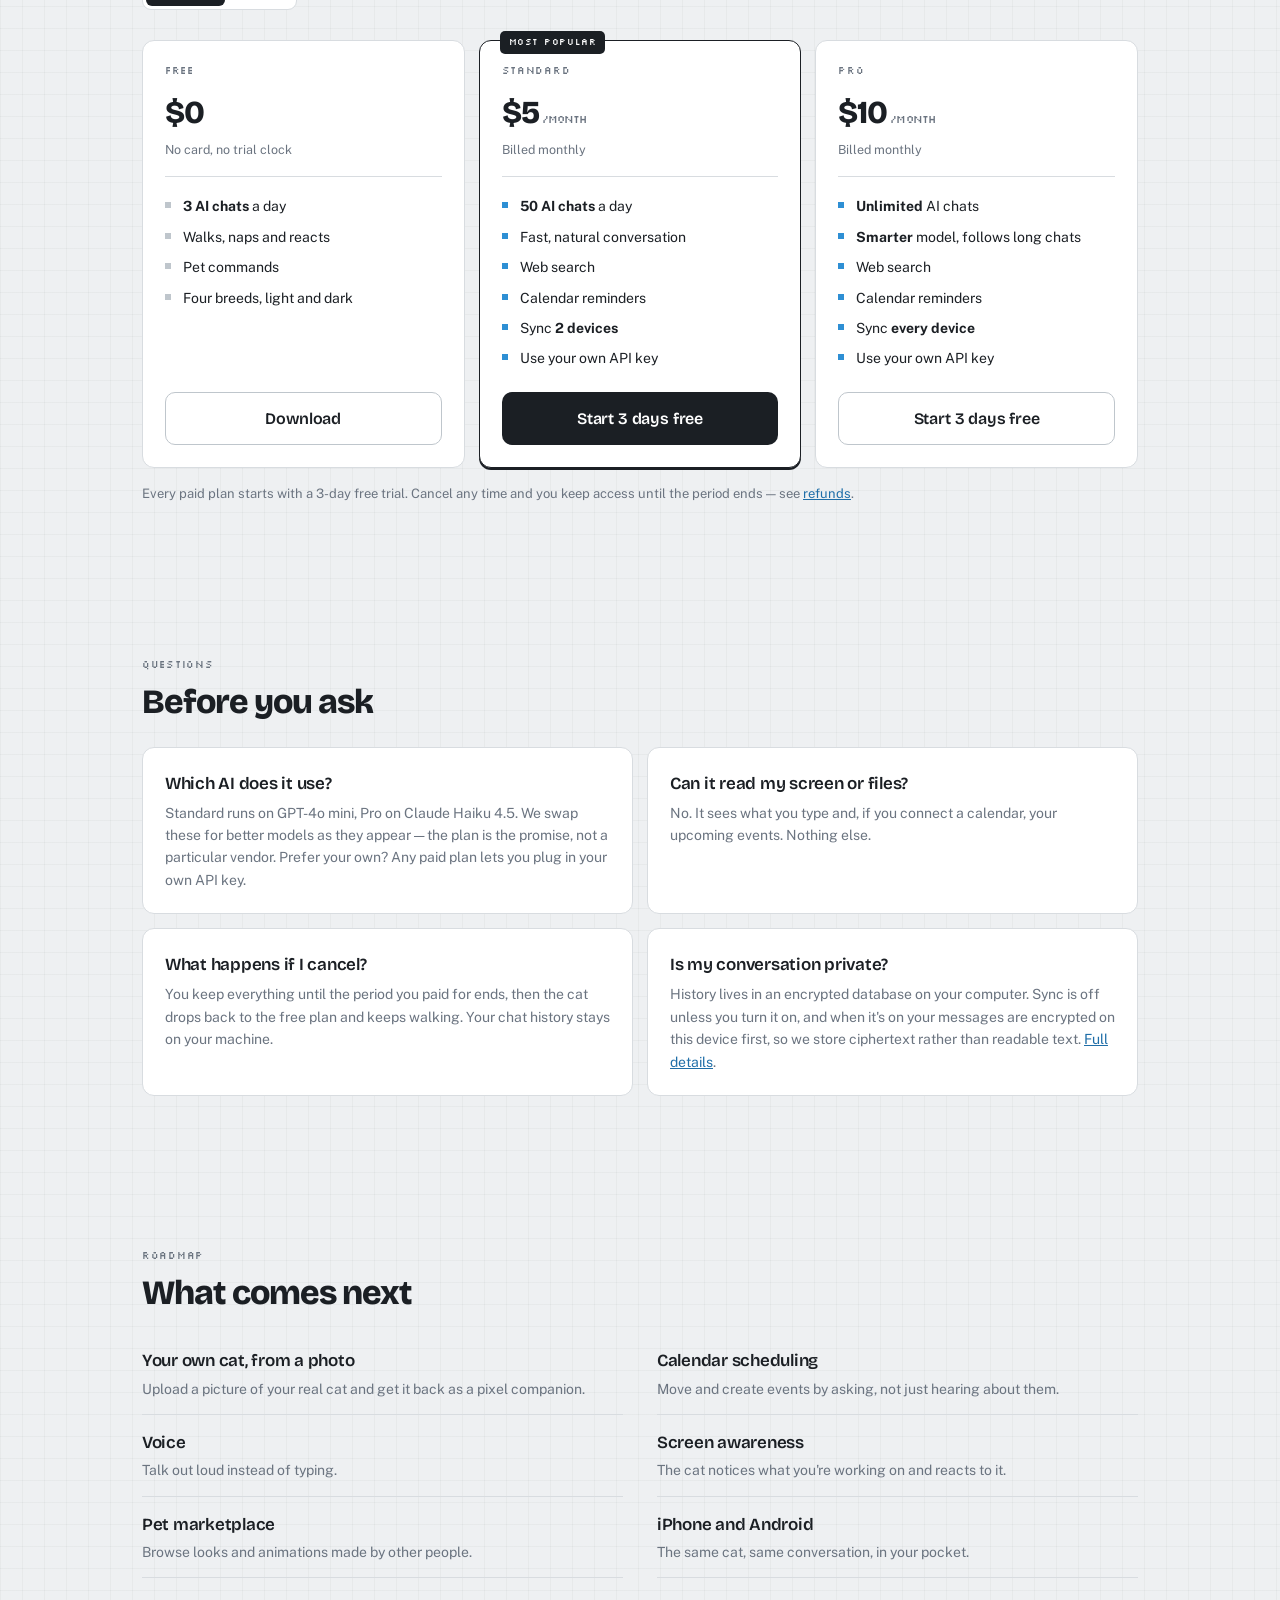
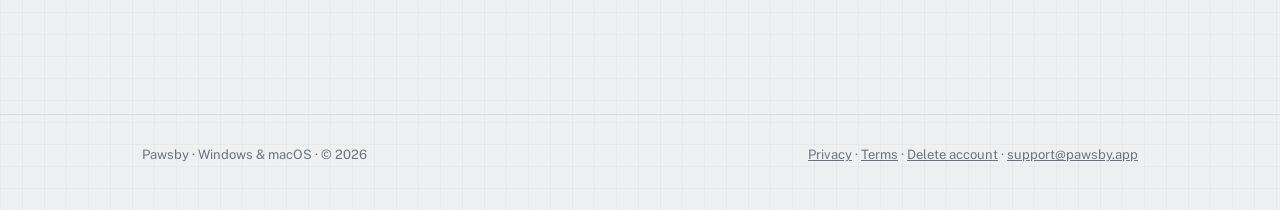
==== commit 6358be9d: "Update index.html" ====
--- a/index.html
+++ b/index.html
@@ -253,7 +253,7 @@
 
   <div style="margin-top:52px;text-align:center">
     <span class="eyebrow">Pick your cat</span>
-    <div class="breeds">
+    <div class="breeds" style="gap:18px">
       <img class="sprite" src="/sprites/russian_blue-idle.png" alt="Russian Blue" width="75" height="74">
       <img class="sprite" src="/sprites/abyssinian-idle.png" alt="Abyssinian" width="83" height="74">
       <img class="sprite" src="/sprites/british_shorthair-idle.png" alt="British Shorthair" width="83" height="74">
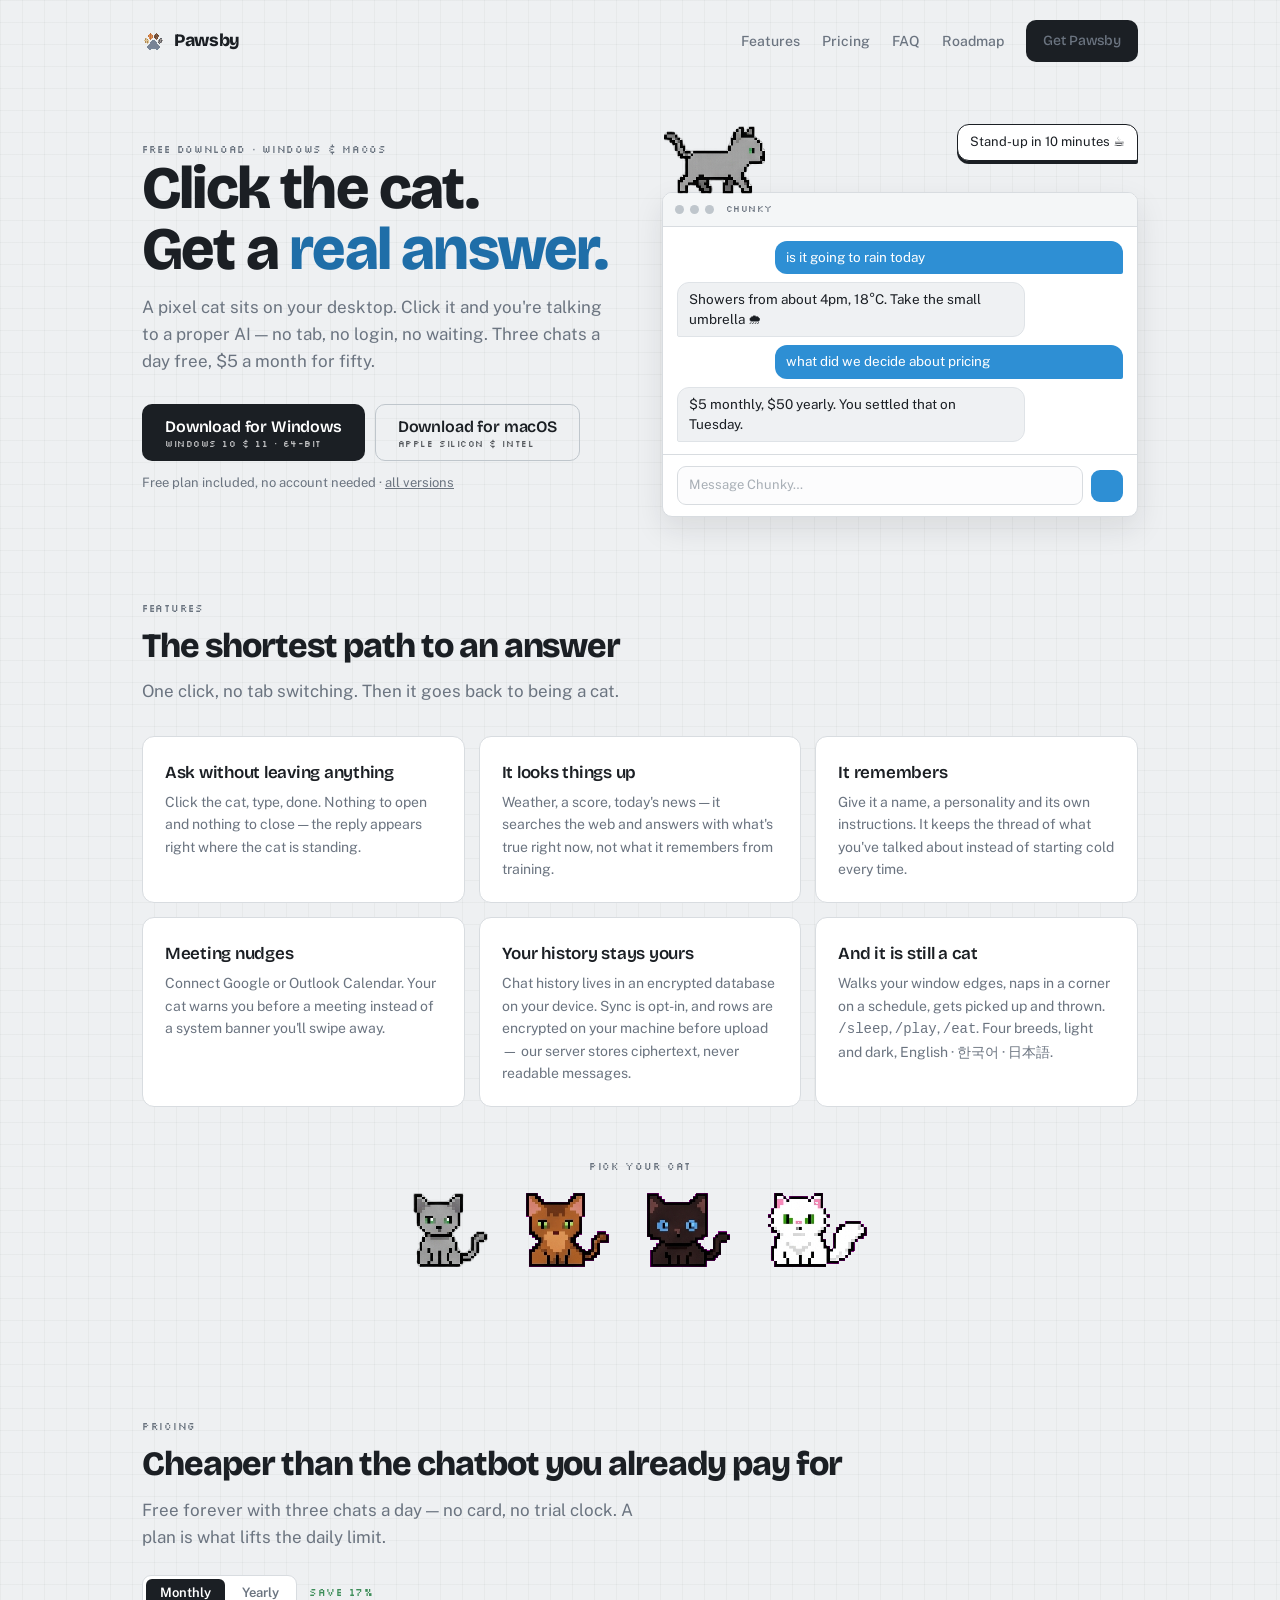
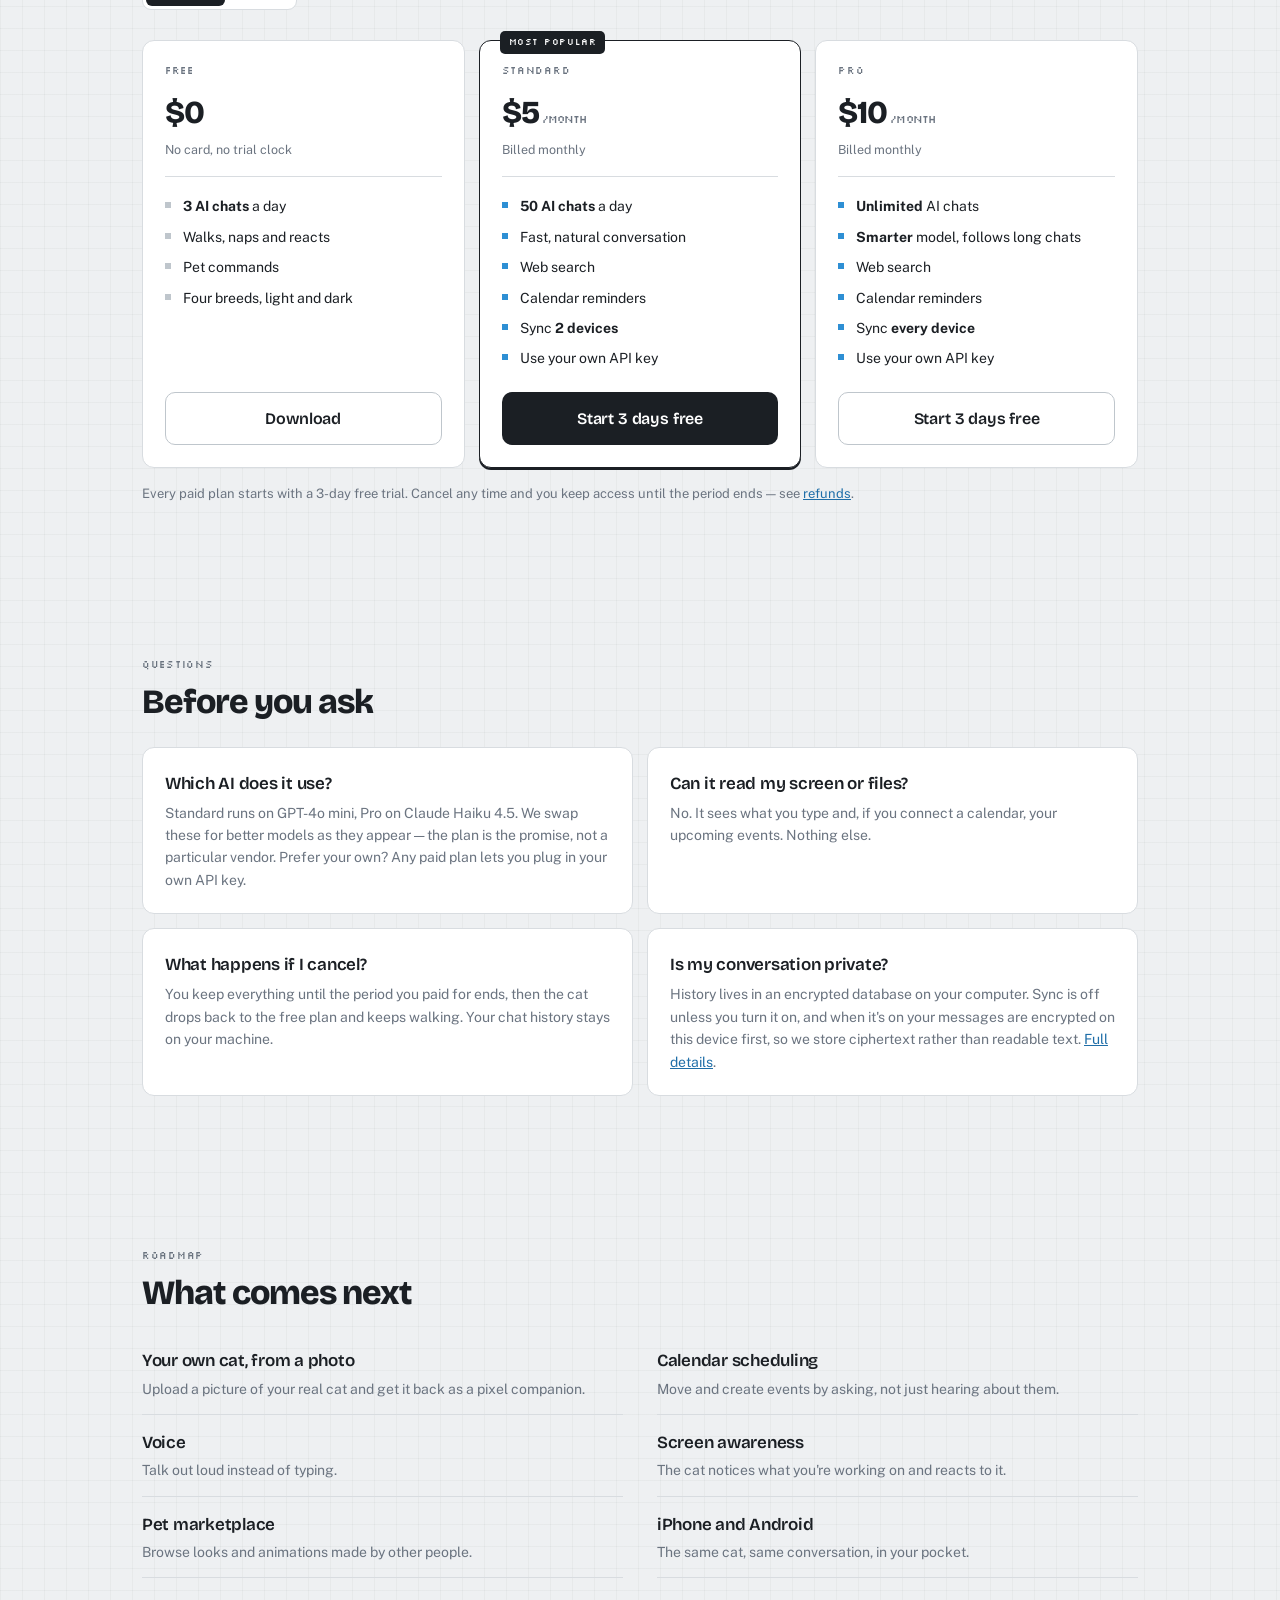
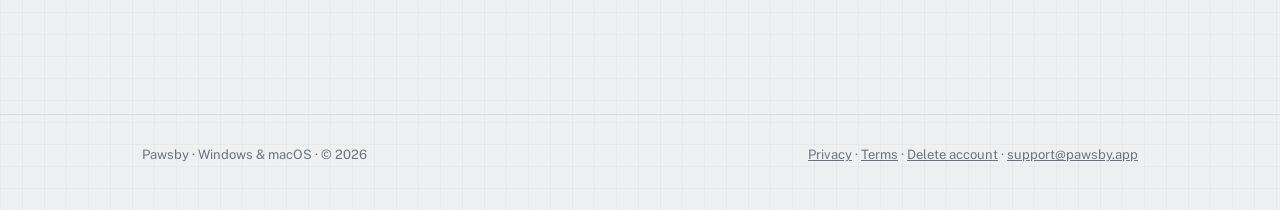
==== commit fa309539: "Update index.html" ====
--- a/index.html
+++ b/index.html
@@ -16,7 +16,7 @@
 <link rel="icon" href="/favicon.png">
 <link rel="preconnect" href="https://fonts.googleapis.com">
 <link rel="preconnect" href="https://fonts.gstatic.com" crossorigin>
-<link href="https://fonts.googleapis.com/css2?family=Bricolage+Grotesque:opsz,wght@12..96,400;12..96,600;12..96,800&family=Public+Sans:wght@400;500;600&family=Silkscreen&display=swap" rel="stylesheet">
+<link href="https://fonts.googleapis.com/css2?family=Bricolage+Grotesque:opsz,wght@12..96,400;12..96,600;12..96,800&family=Public+Sans:wght@400;500;600&family=Silkscreen&display=optional" rel="stylesheet">
 <link rel="stylesheet" href="/css/pawsby.css">
 <style>
   /* ── hero ───────────────────────────────────────────── */
@@ -94,7 +94,7 @@
   /* ── breeds ─────────────────────────────────────────── */
   .breeds{display:flex;justify-content:center;align-items:flex-end;gap:38px;margin-top:18px;flex-wrap:wrap}
   .breeds figure{margin:0;text-align:center}
-  .breeds img{height:74px;width:auto;margin:0 auto}
+  .breeds img{height:74px;width:auto;margin:0}
   .breeds figcaption{font-family:var(--pixel);font-size:9px;letter-spacing:.04em;color:var(--slate);margin-top:8px}
 
   /* ── pricing ────────────────────────────────────────── */
@@ -253,7 +253,7 @@
 
   <div style="margin-top:52px;text-align:center">
     <span class="eyebrow">Pick your cat</span>
-    <div class="breeds" style="gap:18px">
+    <div class="breeds">
       <img class="sprite" src="/sprites/russian_blue-idle.png" alt="Russian Blue" width="75" height="74">
       <img class="sprite" src="/sprites/abyssinian-idle.png" alt="Abyssinian" width="83" height="74">
       <img class="sprite" src="/sprites/british_shorthair-idle.png" alt="British Shorthair" width="83" height="74">
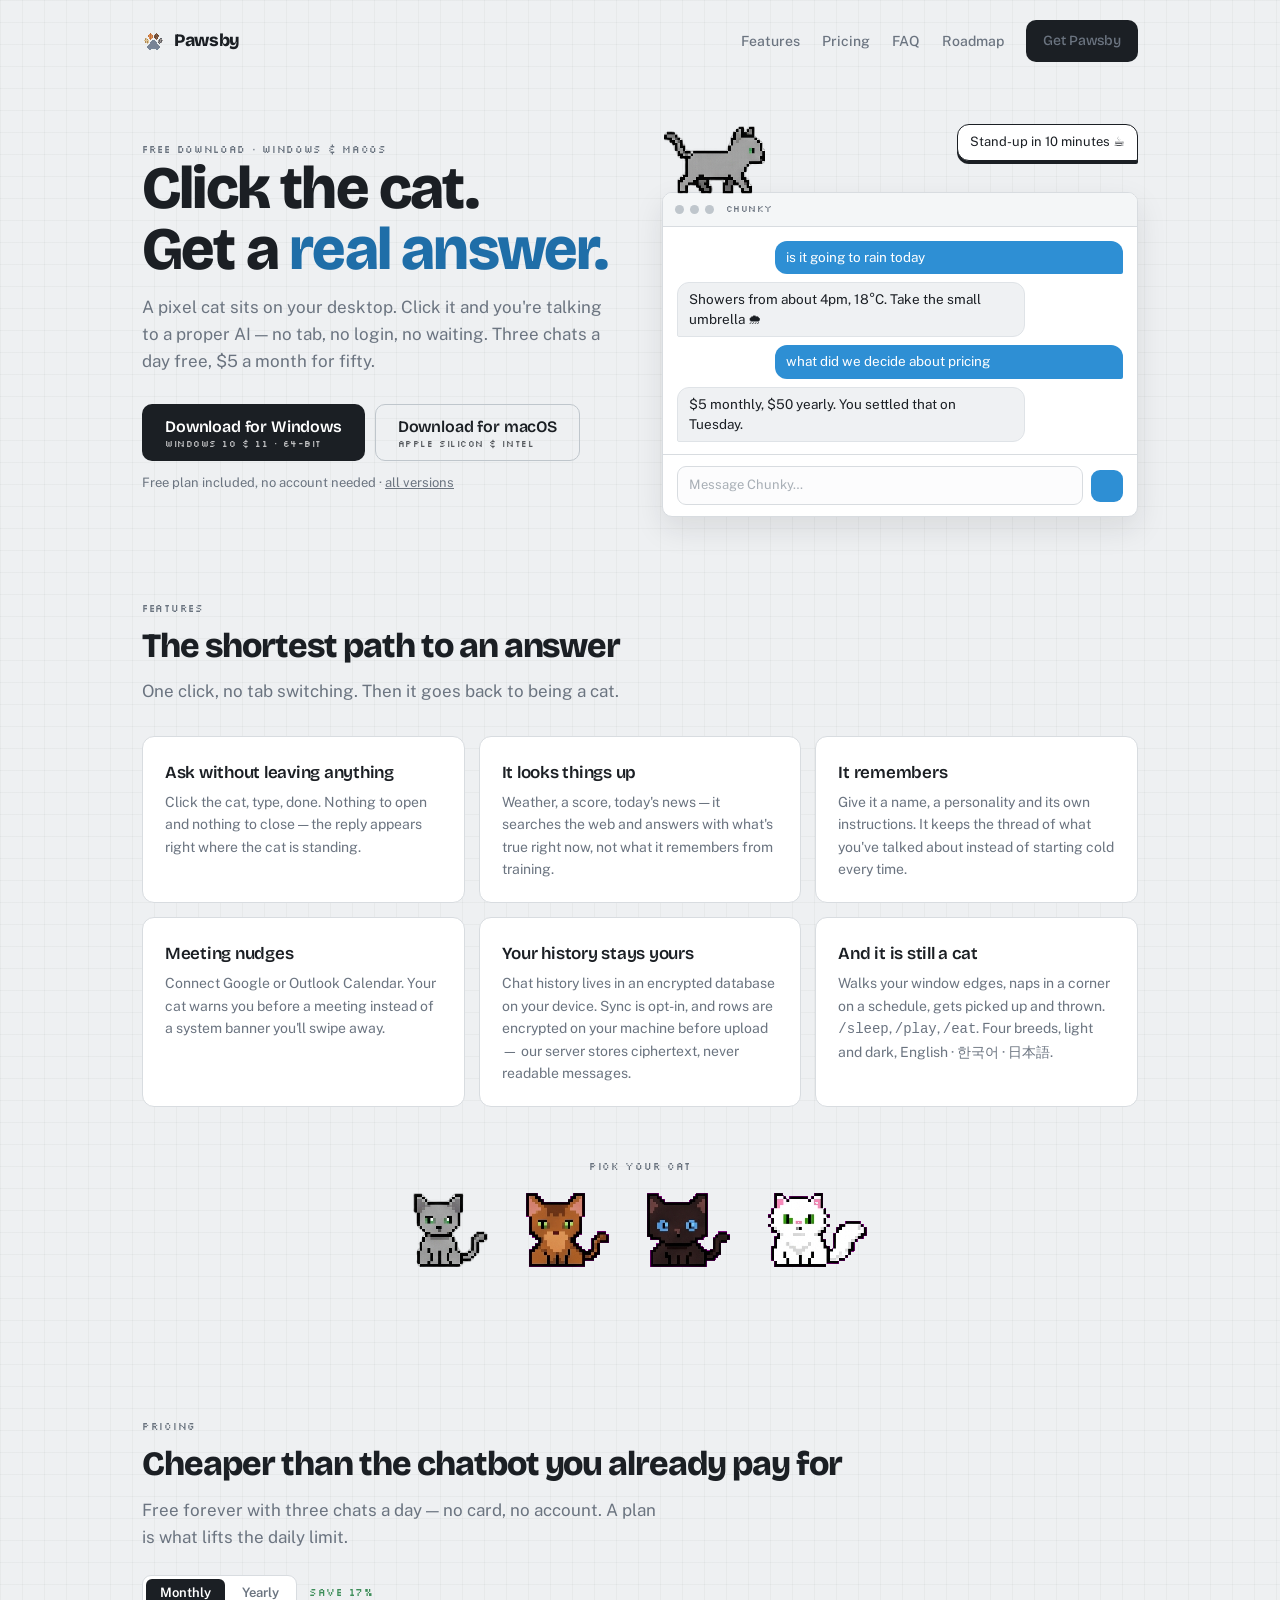
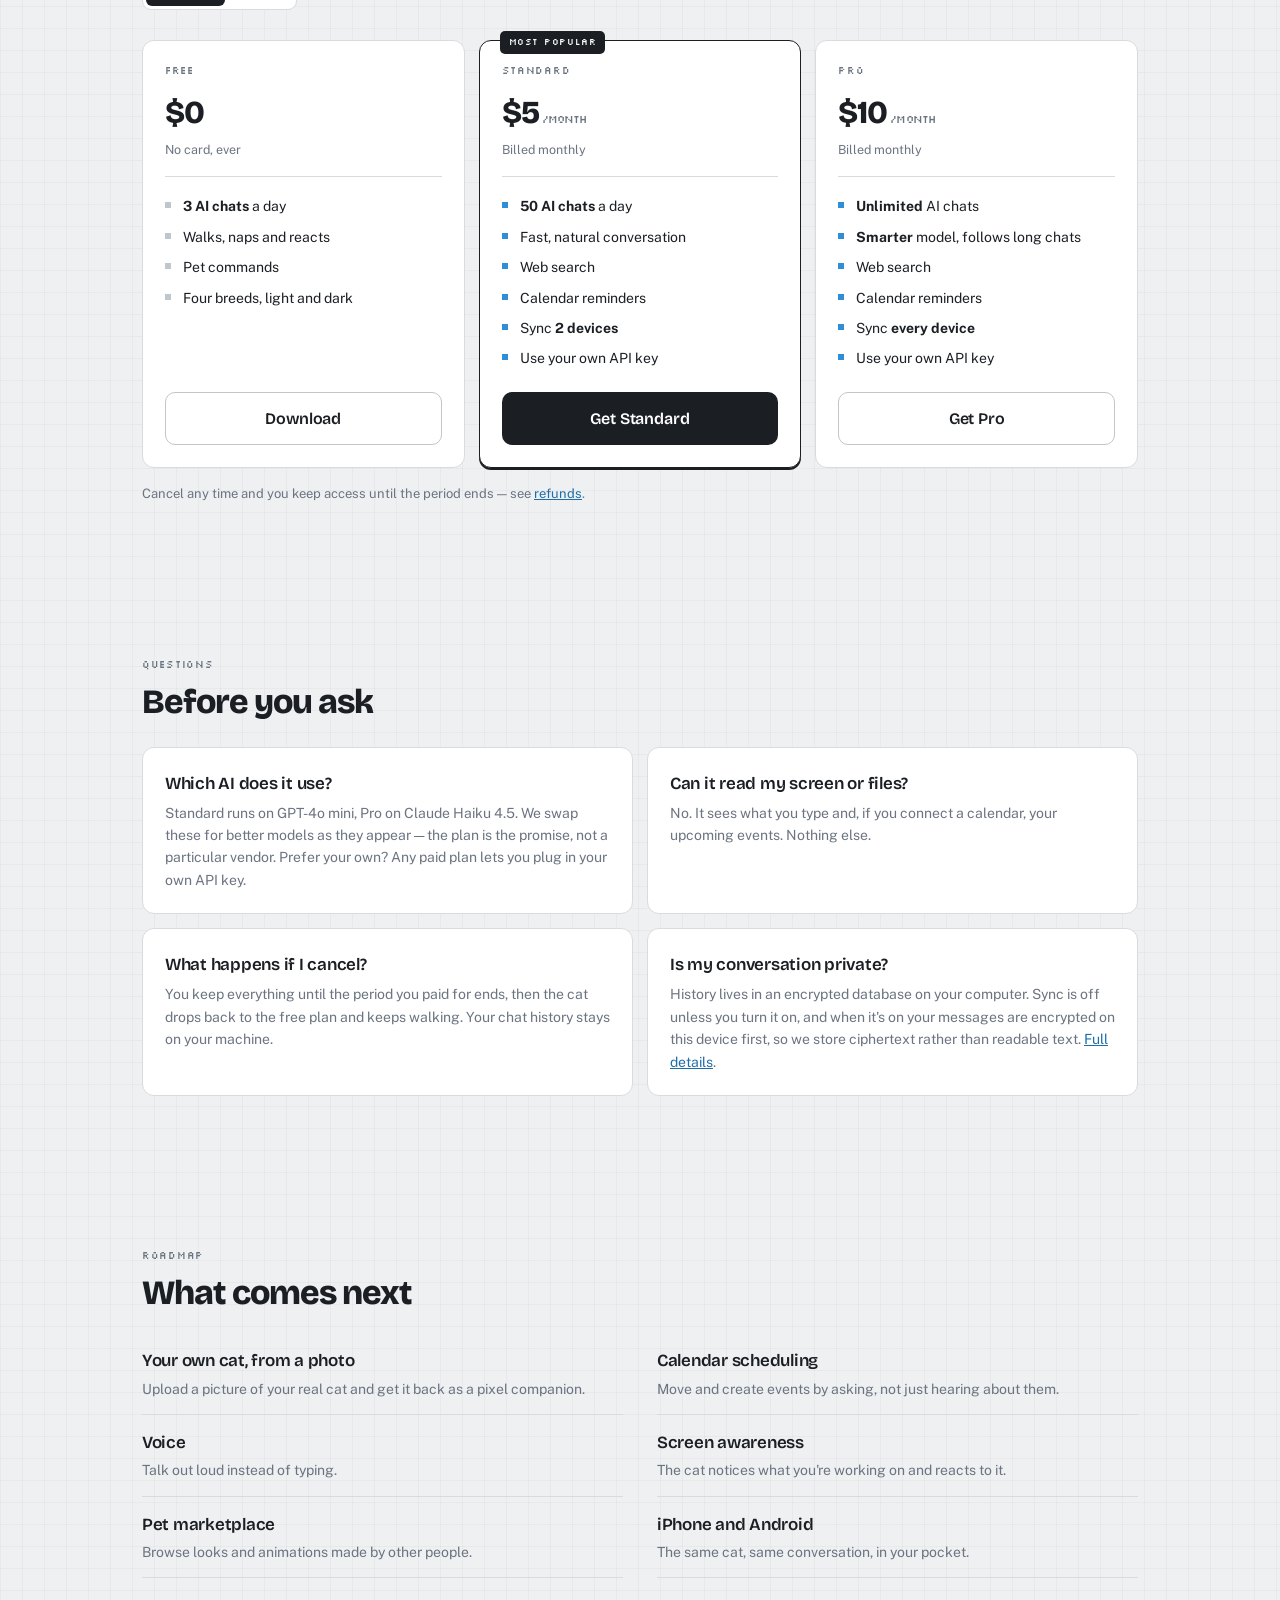
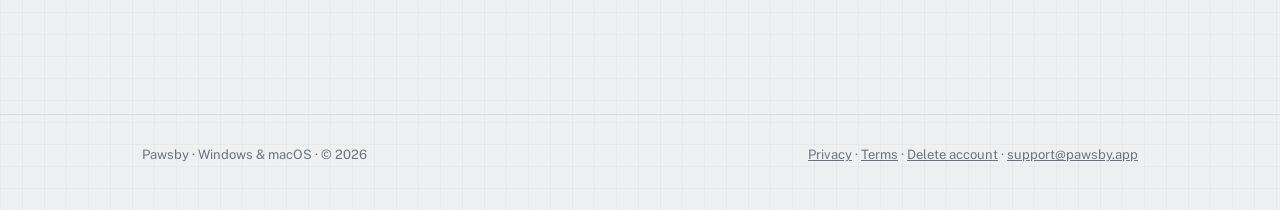
==== commit 88be023d: "Update index.html" ====
--- a/index.html
+++ b/index.html
@@ -266,7 +266,7 @@
 <section class="wrap section" id="pricing">
   <span class="eyebrow">Pricing</span>
   <h2>Cheaper than the chatbot you already pay for</h2>
-  <p class="lead">Free forever with three chats a day — no card, no trial clock. A plan is what lifts the daily limit.</p>
+  <p class="lead">Free forever with three chats a day — no card, no account. A plan is what lifts the daily limit.</p>
 
   <div style="margin:24px 0 30px;display:flex;align-items:center;gap:12px;flex-wrap:wrap">
     <div class="seg" role="group" aria-label="Billing period">
@@ -280,7 +280,7 @@
     <div class="card plan">
       <span class="eyebrow">Free</span>
       <div class="price">$0</div>
-      <p class="plan-sub">No card, no trial clock</p>
+      <p class="plan-sub">No card, ever</p>
       <ul class="ticks dim">
         <li><b>3 AI chats</b> a day</li>
         <li>Walks, naps and reacts</li>
@@ -303,7 +303,7 @@
         <li>Sync <b>2 devices</b></li>
         <li>Use your own API key</li>
       </ul>
-      <div class="cta"><a class="btn btn-block" href="/subscribe">Start 3 days free</a></div>
+      <div class="cta"><a class="btn btn-block" href="/subscribe">Get Standard</a></div>
     </div>
 
     <div class="card plan">
@@ -318,13 +318,13 @@
         <li>Sync <b>every device</b></li>
         <li>Use your own API key</li>
       </ul>
-      <div class="cta"><a class="btn-ghost btn-block" href="/subscribe">Start 3 days free</a></div>
+      <div class="cta"><a class="btn-ghost btn-block" href="/subscribe">Get Pro</a></div>
     </div>
   </div>
 
   <p class="hint" style="margin-top:16px">
-    Every paid plan starts with a 3-day free trial. Cancel any time and you keep access
-    until the period ends — see <a href="/terms#refunds">refunds</a>.
+    Cancel any time and you keep access until the period ends — see
+    <a href="/terms#refunds">refunds</a>.
   </p>
 </section>
 
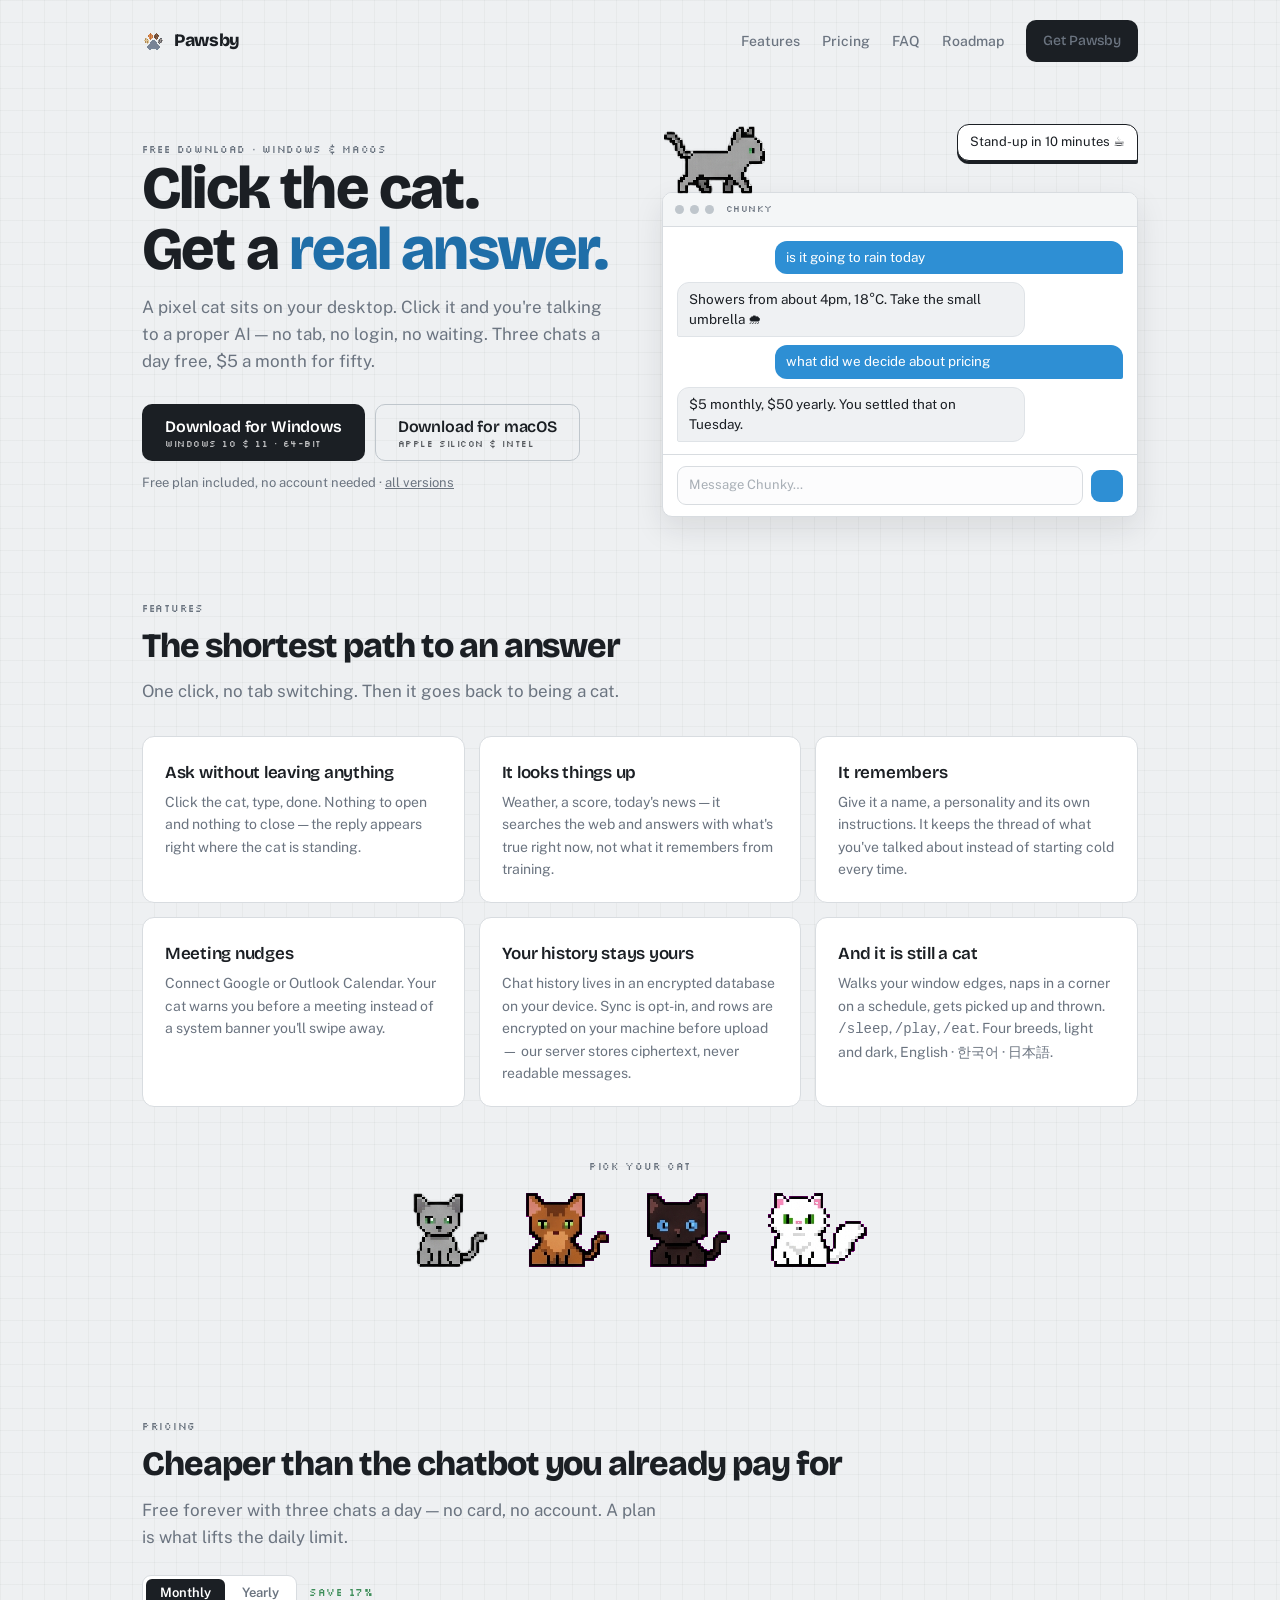
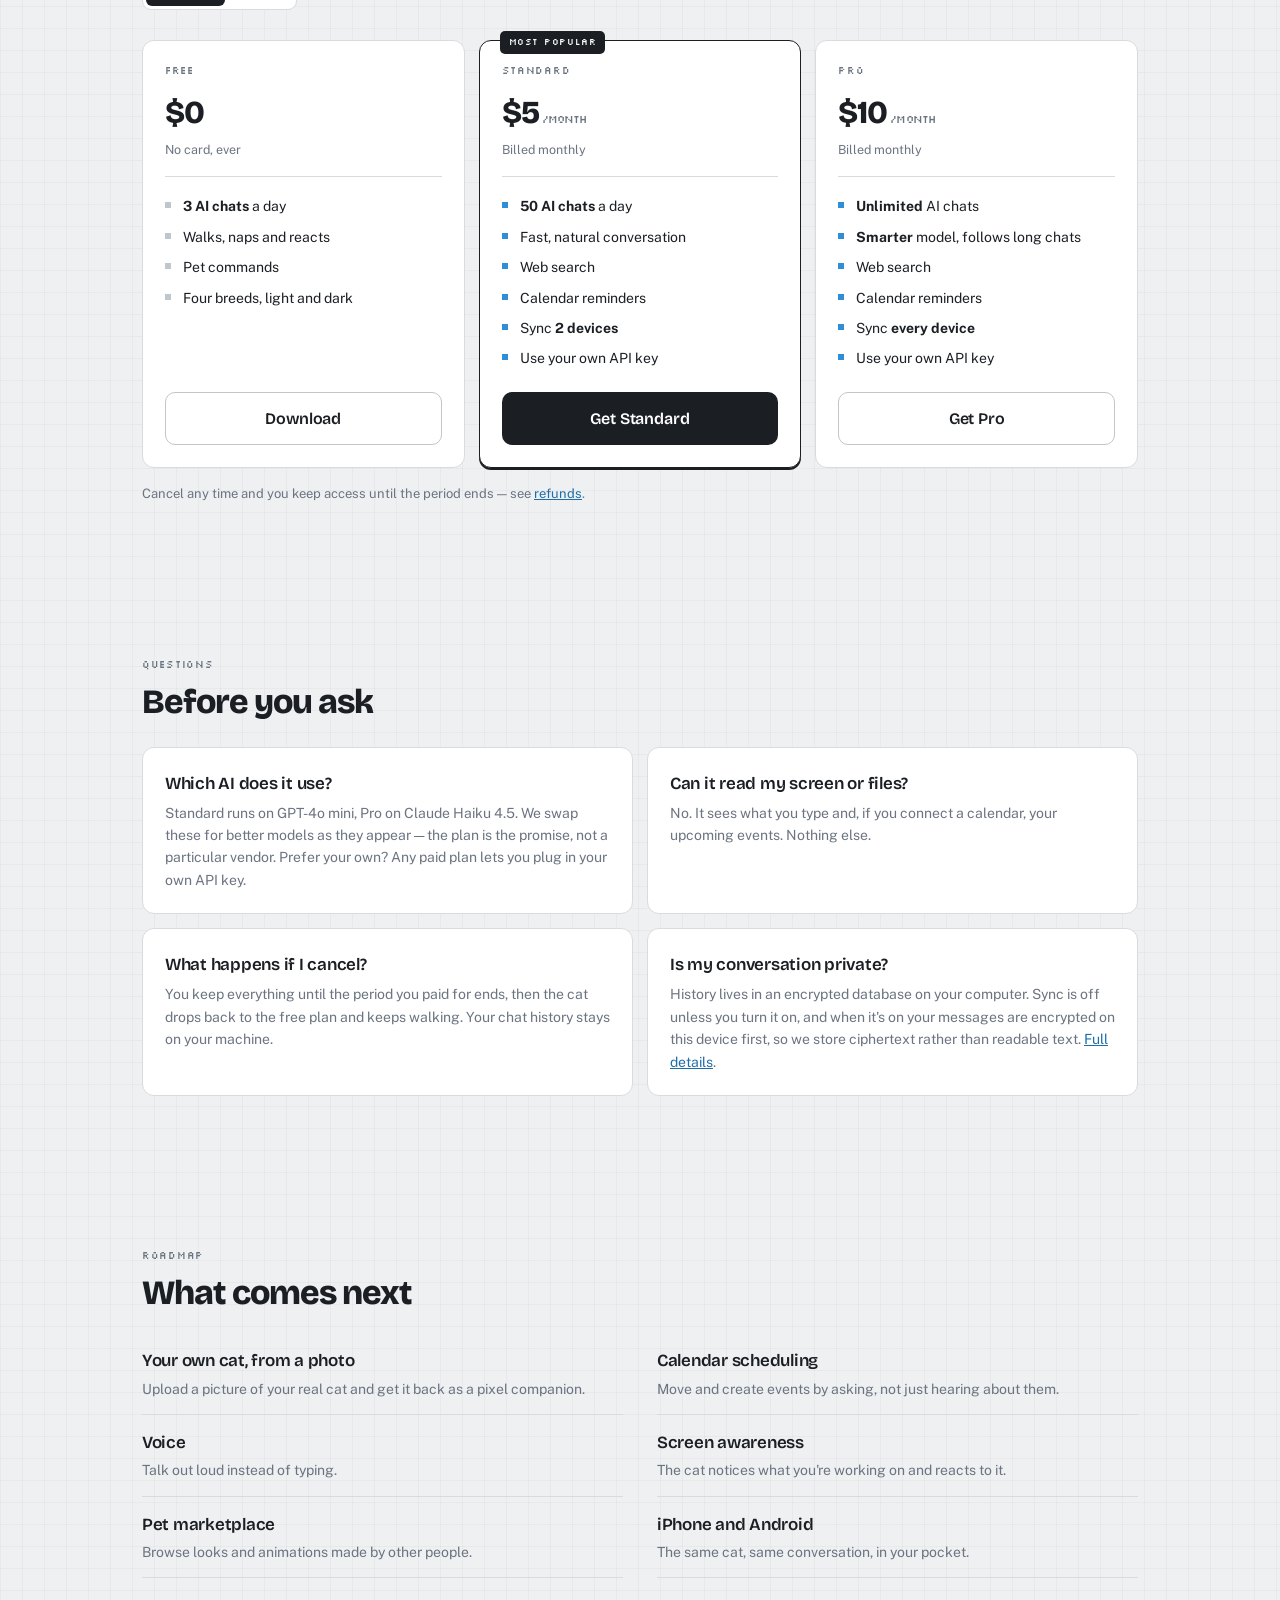
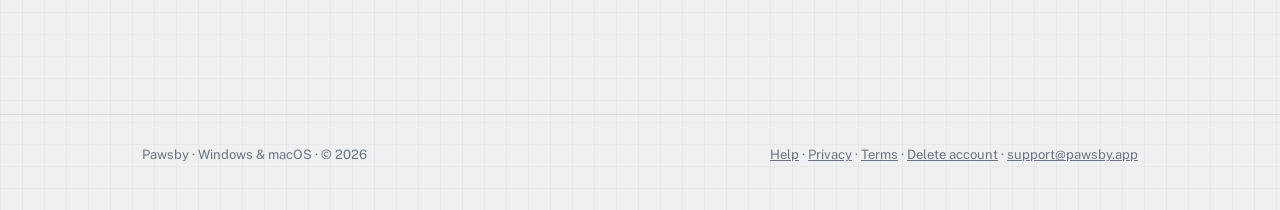
==== commit ec26ffd4: "Update index.html" ====
--- a/index.html
+++ b/index.html
@@ -387,6 +387,7 @@
   <div class="wrap foot-row">
     <span>Pawsby · Windows &amp; macOS · © 2026</span>
     <span>
+      <a href="/help">Help</a> ·
       <a href="/privacy">Privacy</a> ·
       <a href="/terms">Terms</a> ·
       <a href="/delete-account">Delete account</a> ·
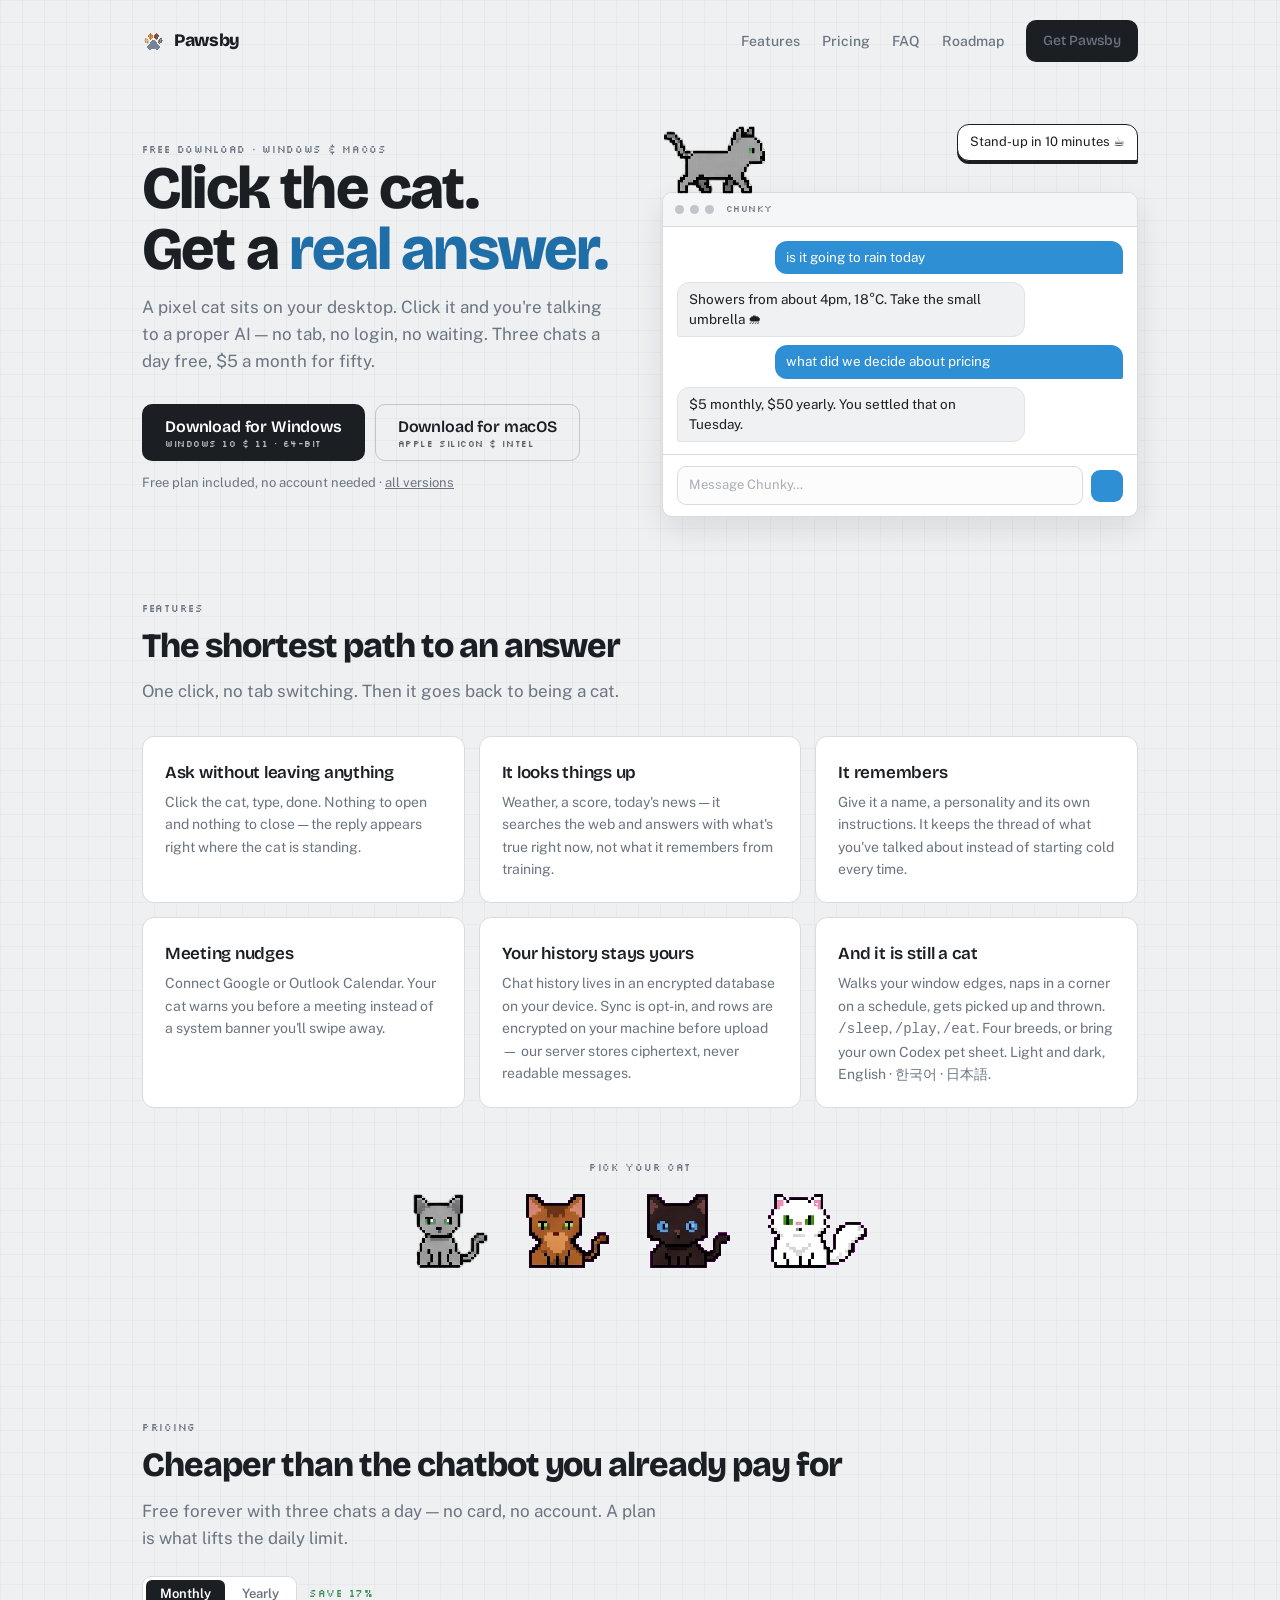
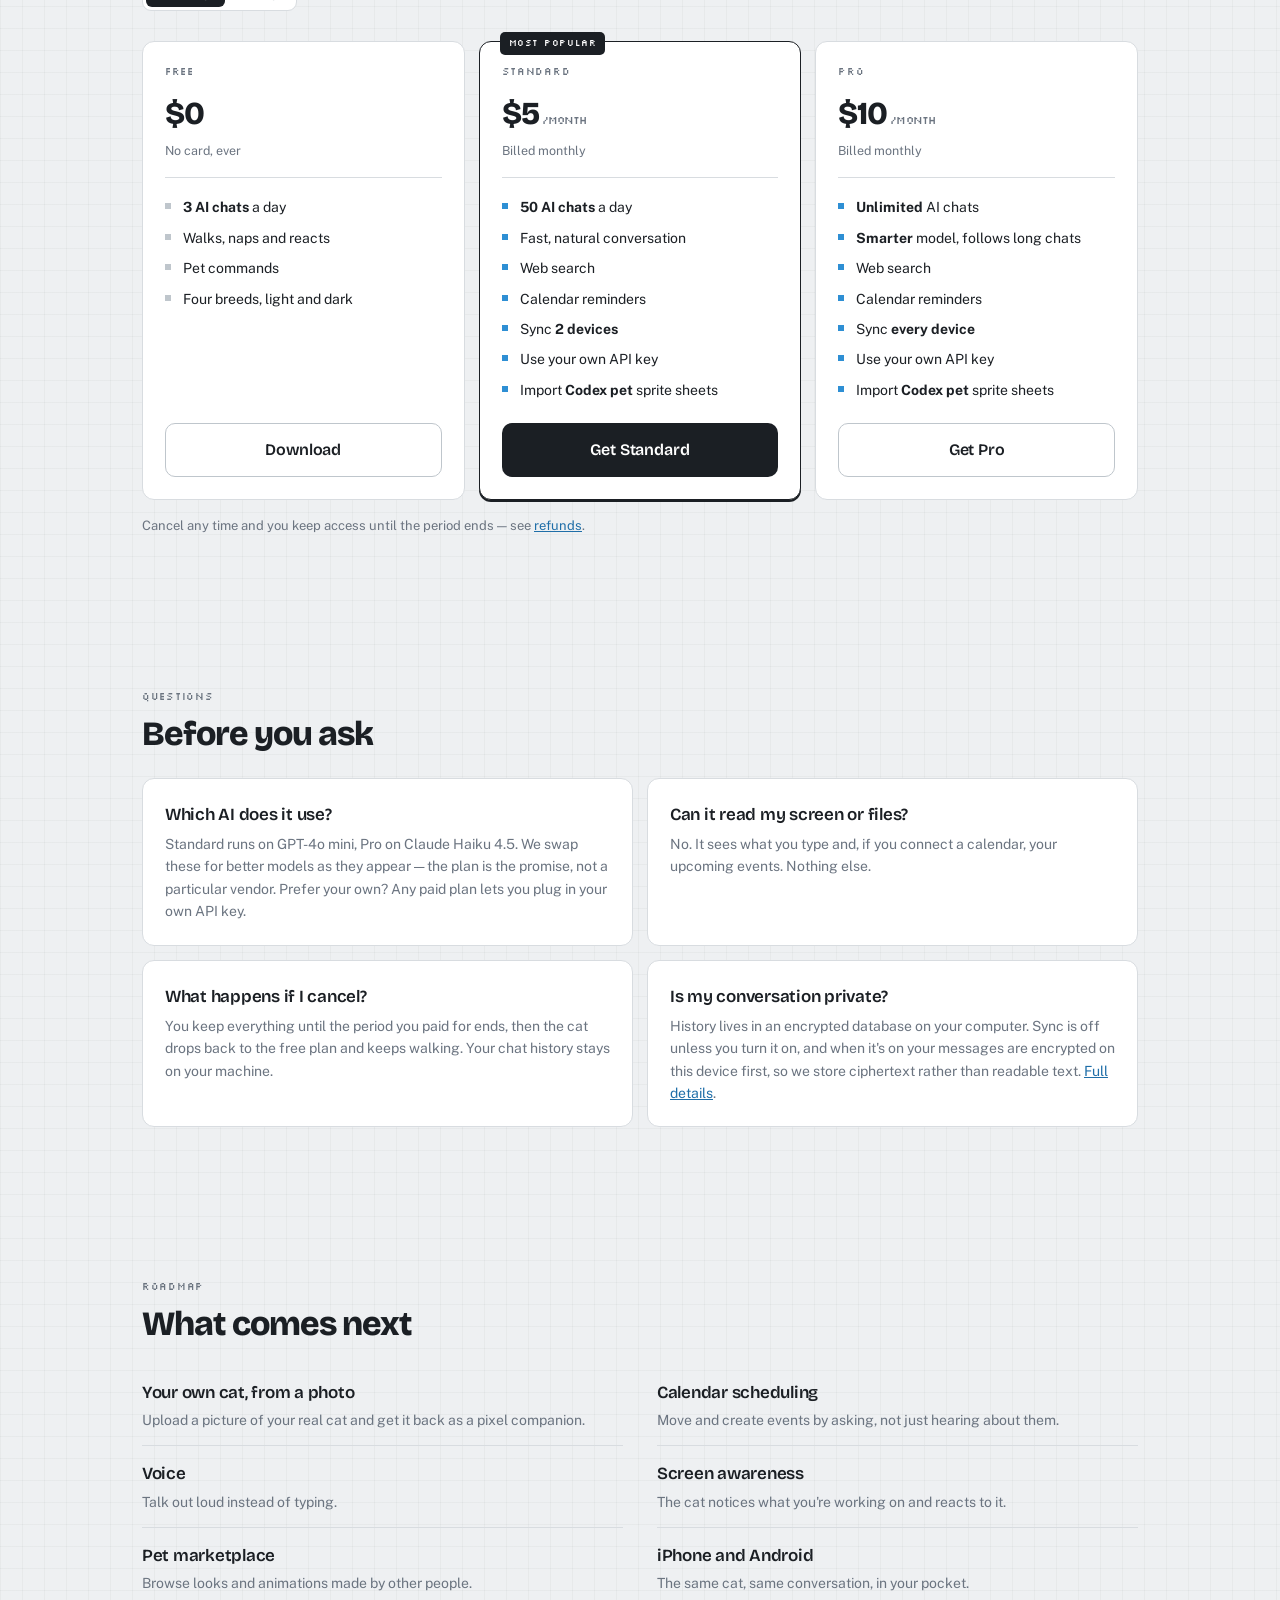
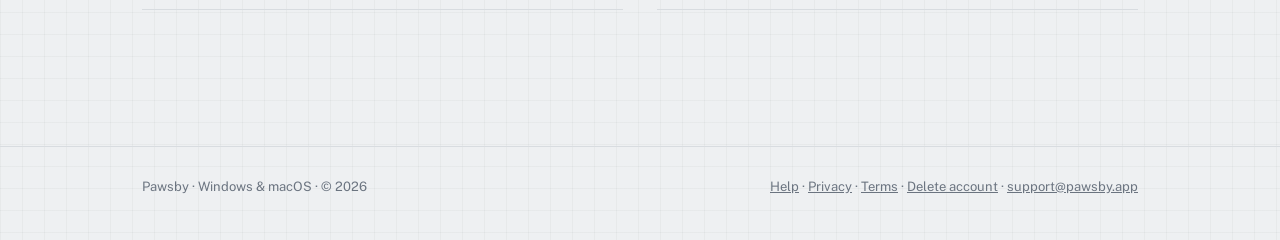
==== commit 0898fe72: "Update index.html" ====
--- a/index.html
+++ b/index.html
@@ -247,7 +247,7 @@
     </div>
     <div class="card">
       <h3>And it is still a cat</h3>
-      <p class="muted" style="margin:0;font-size:14px">Walks your window edges, naps in a corner on a schedule, gets picked up and thrown. <code>/sleep</code>, <code>/play</code>, <code>/eat</code>. Four breeds, light and dark, English · 한국어 · 日本語.</p>
+      <p class="muted" style="margin:0;font-size:14px">Walks your window edges, naps in a corner on a schedule, gets picked up and thrown. <code>/sleep</code>, <code>/play</code>, <code>/eat</code>. Four breeds, or bring your own Codex pet sheet. Light and dark, English · 한국어 · 日本語.</p>
     </div>
   </div>
 
@@ -302,6 +302,7 @@
         <li>Calendar reminders</li>
         <li>Sync <b>2 devices</b></li>
         <li>Use your own API key</li>
+        <li>Import <b>Codex pet</b> sprite sheets</li>
       </ul>
       <div class="cta"><a class="btn btn-block" href="/subscribe">Get Standard</a></div>
     </div>
@@ -317,6 +318,7 @@
         <li>Calendar reminders</li>
         <li>Sync <b>every device</b></li>
         <li>Use your own API key</li>
+        <li>Import <b>Codex pet</b> sprite sheets</li>
       </ul>
       <div class="cta"><a class="btn-ghost btn-block" href="/subscribe">Get Pro</a></div>
     </div>
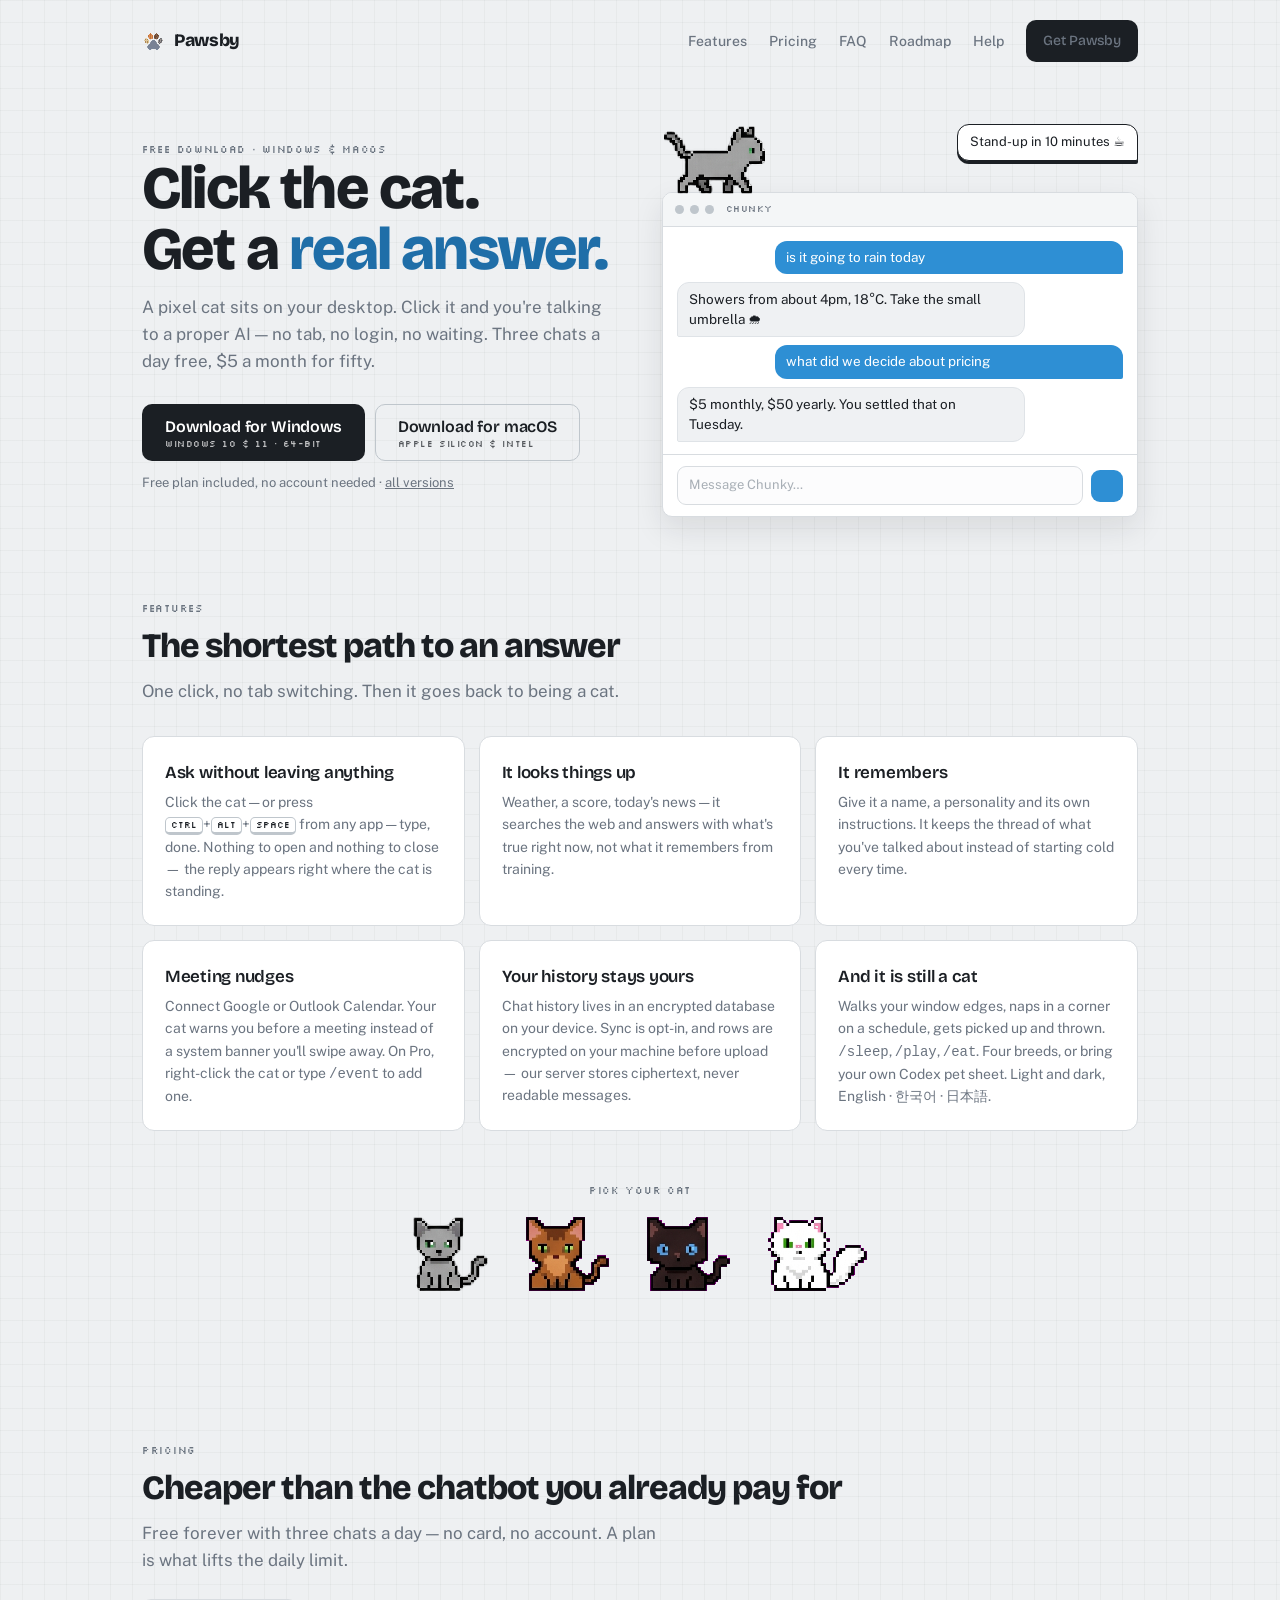
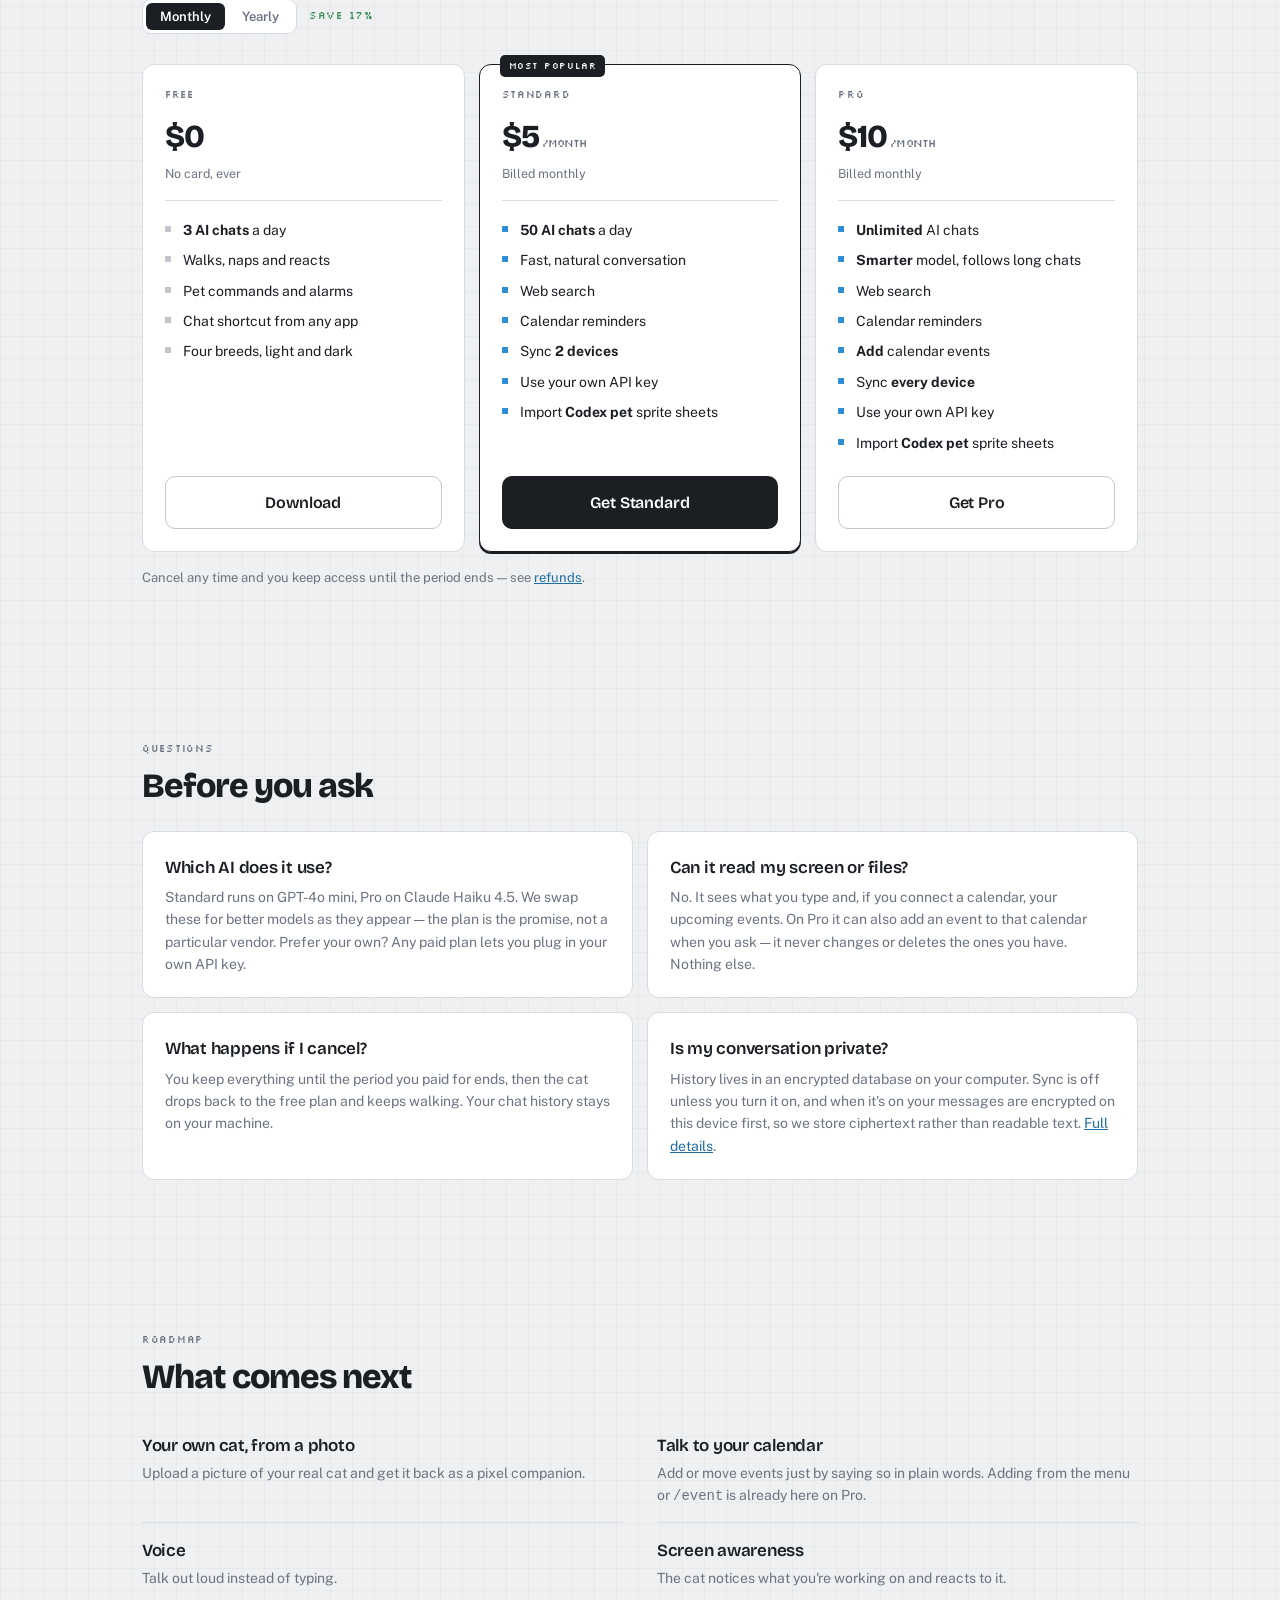
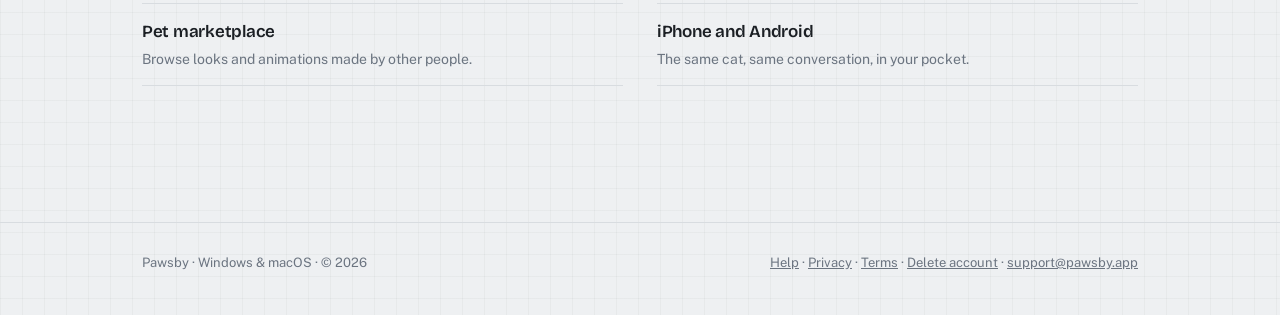
==== commit 7c7d88d6: "Add files via upload" ====
--- a/index.html
+++ b/index.html
@@ -13,7 +13,9 @@
 <meta property="og:image:width" content="1200">
 <meta property="og:image:height" content="630">
 <meta name="twitter:card" content="summary_large_image">
-<link rel="icon" href="/favicon.png">
+<link rel="icon" type="image/png" sizes="32x32" href="/favicon-32.png">
+<link rel="icon" type="image/png" sizes="192x192" href="/favicon.png">
+<link rel="apple-touch-icon" href="/apple-touch-icon.png">
 <link rel="preconnect" href="https://fonts.googleapis.com">
 <link rel="preconnect" href="https://fonts.gstatic.com" crossorigin>
 <link href="https://fonts.googleapis.com/css2?family=Bricolage+Grotesque:opsz,wght@12..96,400;12..96,600;12..96,800&family=Public+Sans:wght@400;500;600&family=Silkscreen&display=optional" rel="stylesheet">
@@ -120,7 +122,9 @@
     .nav-links a[href="#features"],
     .nav-links a[href="#faq"],
     .nav-links a[href="#roadmap"]{display:none}
-  }
+    .nav-links .btn{white-space:nowrap}
+  }
+  @media (max-width:360px){.nav-links a[href="/help"]{display:none}}
   @media (max-width:860px){
     .hero-grid{grid-template-columns:1fr;gap:34px}
     .road{grid-template-columns:1fr}
@@ -145,6 +149,8 @@
     .fake-input{margin:12px -12px -12px;padding:11px 12px}
     .bub{max-width:86%;font-size:13px}
   }
+  .card kbd{font-family:var(--pixel);font-size:9px;padding:1px 5px 2px;border:1.5px solid var(--hair-strong);
+    border-bottom-width:3px;border-radius:5px;background:var(--card);color:var(--ink);vertical-align:middle}
 </style>
 </head>
 <body>
@@ -157,6 +163,7 @@
       <a href="#pricing">Pricing</a>
       <a href="#faq">FAQ</a>
       <a href="#roadmap">Roadmap</a>
+      <a href="/help">Help</a>
       <a class="btn" style="padding:9px 16px;font-size:14px" href="#get">Get Pawsby</a>
     </div>
   </nav>
@@ -227,7 +234,7 @@
   <div class="grid g3" style="margin-top:30px">
     <div class="card">
       <h3>Ask without leaving anything</h3>
-      <p class="muted" style="margin:0;font-size:14px">Click the cat, type, done. Nothing to open and nothing to close — the reply appears right where the cat is standing.</p>
+      <p class="muted" style="margin:0;font-size:14px">Click the cat — or press <kbd>Ctrl</kbd>+<kbd>Alt</kbd>+<kbd>Space</kbd> from any app — type, done. Nothing to open and nothing to close — the reply appears right where the cat is standing.</p>
     </div>
     <div class="card">
       <h3>It looks things up</h3>
@@ -239,7 +246,7 @@
     </div>
     <div class="card">
       <h3>Meeting nudges</h3>
-      <p class="muted" style="margin:0;font-size:14px">Connect Google or Outlook Calendar. Your cat warns you before a meeting instead of a system banner you'll swipe away.</p>
+      <p class="muted" style="margin:0;font-size:14px">Connect Google or Outlook Calendar. Your cat warns you before a meeting instead of a system banner you'll swipe away. On Pro, right-click the cat or type <code>/event</code> to add one.</p>
     </div>
     <div class="card">
       <h3>Your history stays yours</h3>
@@ -284,7 +291,8 @@
       <ul class="ticks dim">
         <li><b>3 AI chats</b> a day</li>
         <li>Walks, naps and reacts</li>
-        <li>Pet commands</li>
+        <li>Pet commands and alarms</li>
+        <li>Chat shortcut from any app</li>
         <li>Four breeds, light and dark</li>
       </ul>
       <div class="cta"><a class="btn-ghost btn-block" href="#get">Download</a></div>
@@ -316,6 +324,7 @@
         <li><b>Smarter</b> model, follows long chats</li>
         <li>Web search</li>
         <li>Calendar reminders</li>
+        <li><b>Add</b> calendar events</li>
         <li>Sync <b>every device</b></li>
         <li>Use your own API key</li>
         <li>Import <b>Codex pet</b> sprite sheets</li>
@@ -348,7 +357,8 @@
       <h3>Can it read my screen or files?</h3>
       <p class="muted" style="margin:0;font-size:14px">
         No. It sees what you type and, if you connect a calendar, your upcoming events.
-        Nothing else.
+        On Pro it can also add an event to that calendar when you ask — it never changes
+        or deletes the ones you have. Nothing else.
       </p>
     </div>
     <div class="card">
@@ -376,7 +386,7 @@
   <h2>What comes next</h2>
   <div class="road" style="margin-top:22px">
     <div><h3>Your own cat, from a photo</h3><p>Upload a picture of your real cat and get it back as a pixel companion.</p></div>
-    <div><h3>Calendar scheduling</h3><p>Move and create events by asking, not just hearing about them.</p></div>
+    <div><h3>Talk to your calendar</h3><p>Add or move events just by saying so in plain words. Adding from the menu or <code>/event</code> is already here on Pro.</p></div>
     <div><h3>Voice</h3><p>Talk out loud instead of typing.</p></div>
     <div><h3>Screen awareness</h3><p>The cat notices what you're working on and reacts to it.</p></div>
     <div><h3>Pet marketplace</h3><p>Browse looks and animations made by other people.</p></div>
